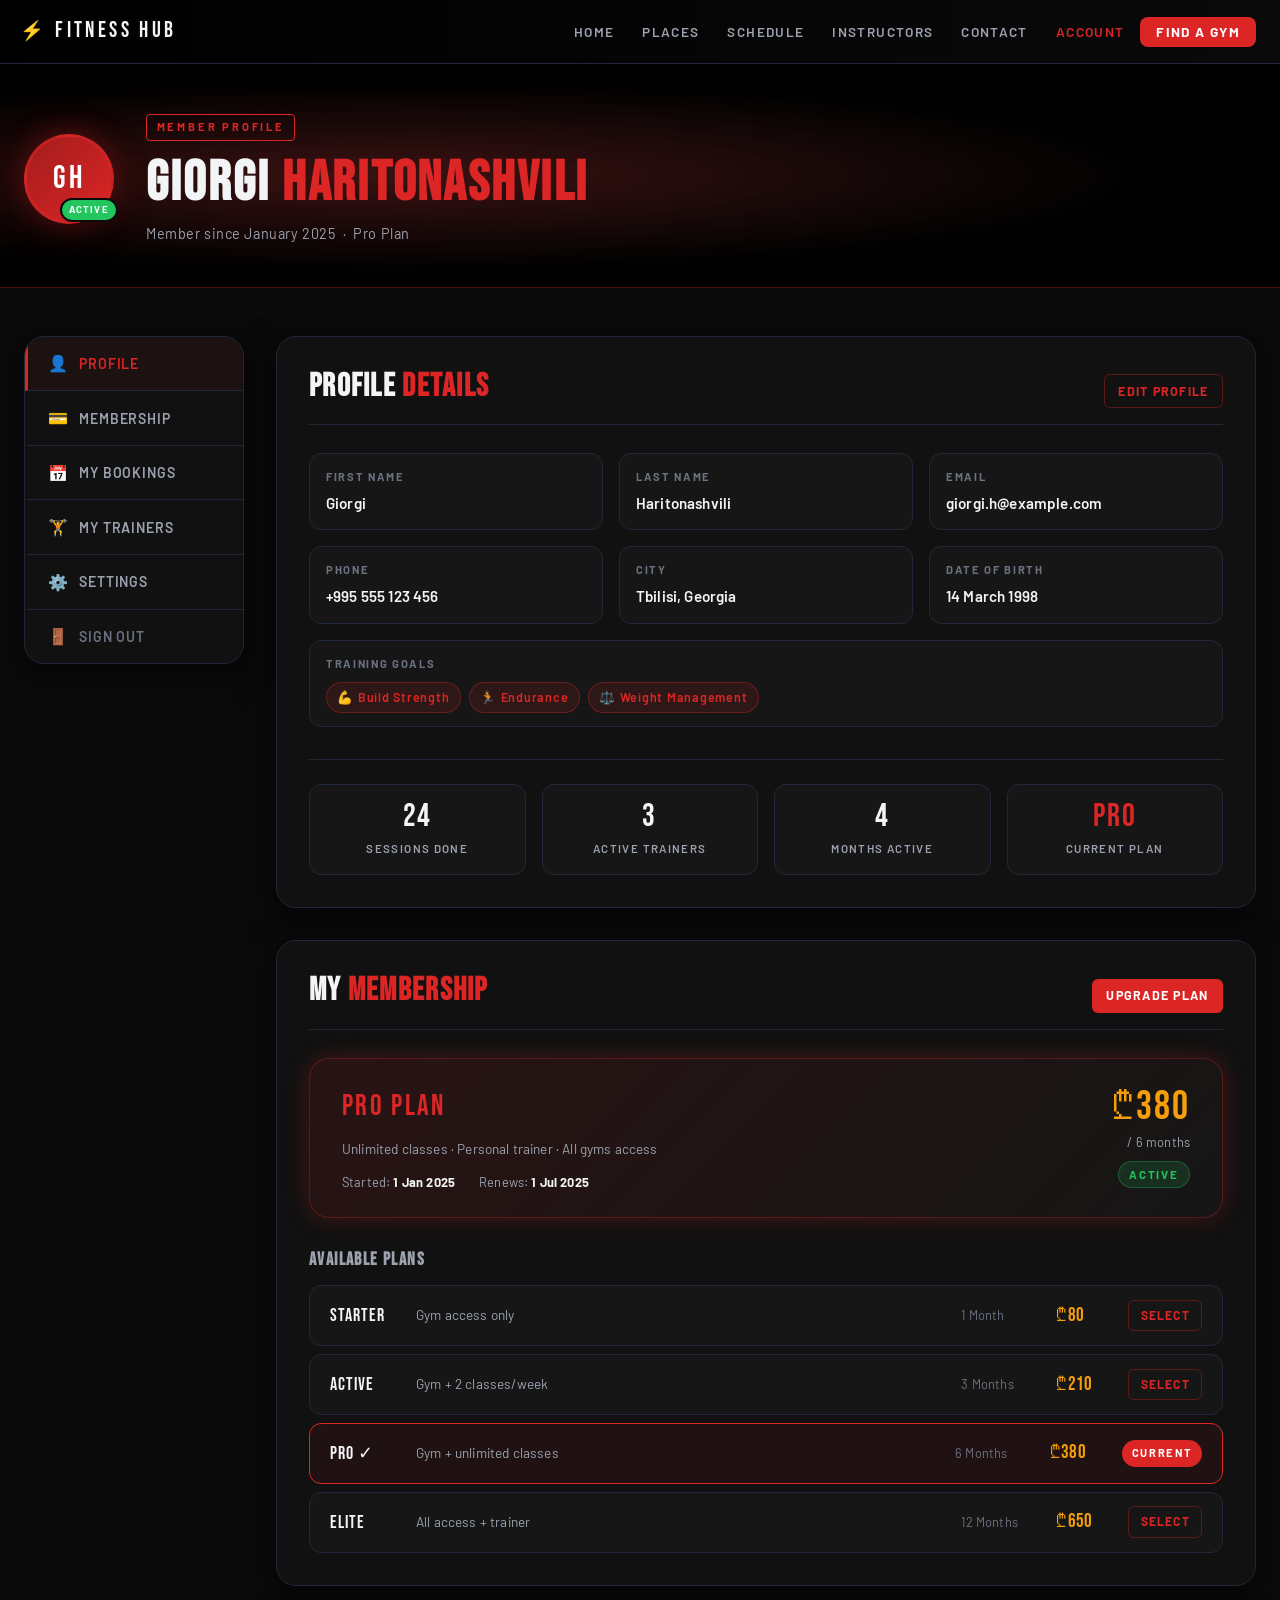
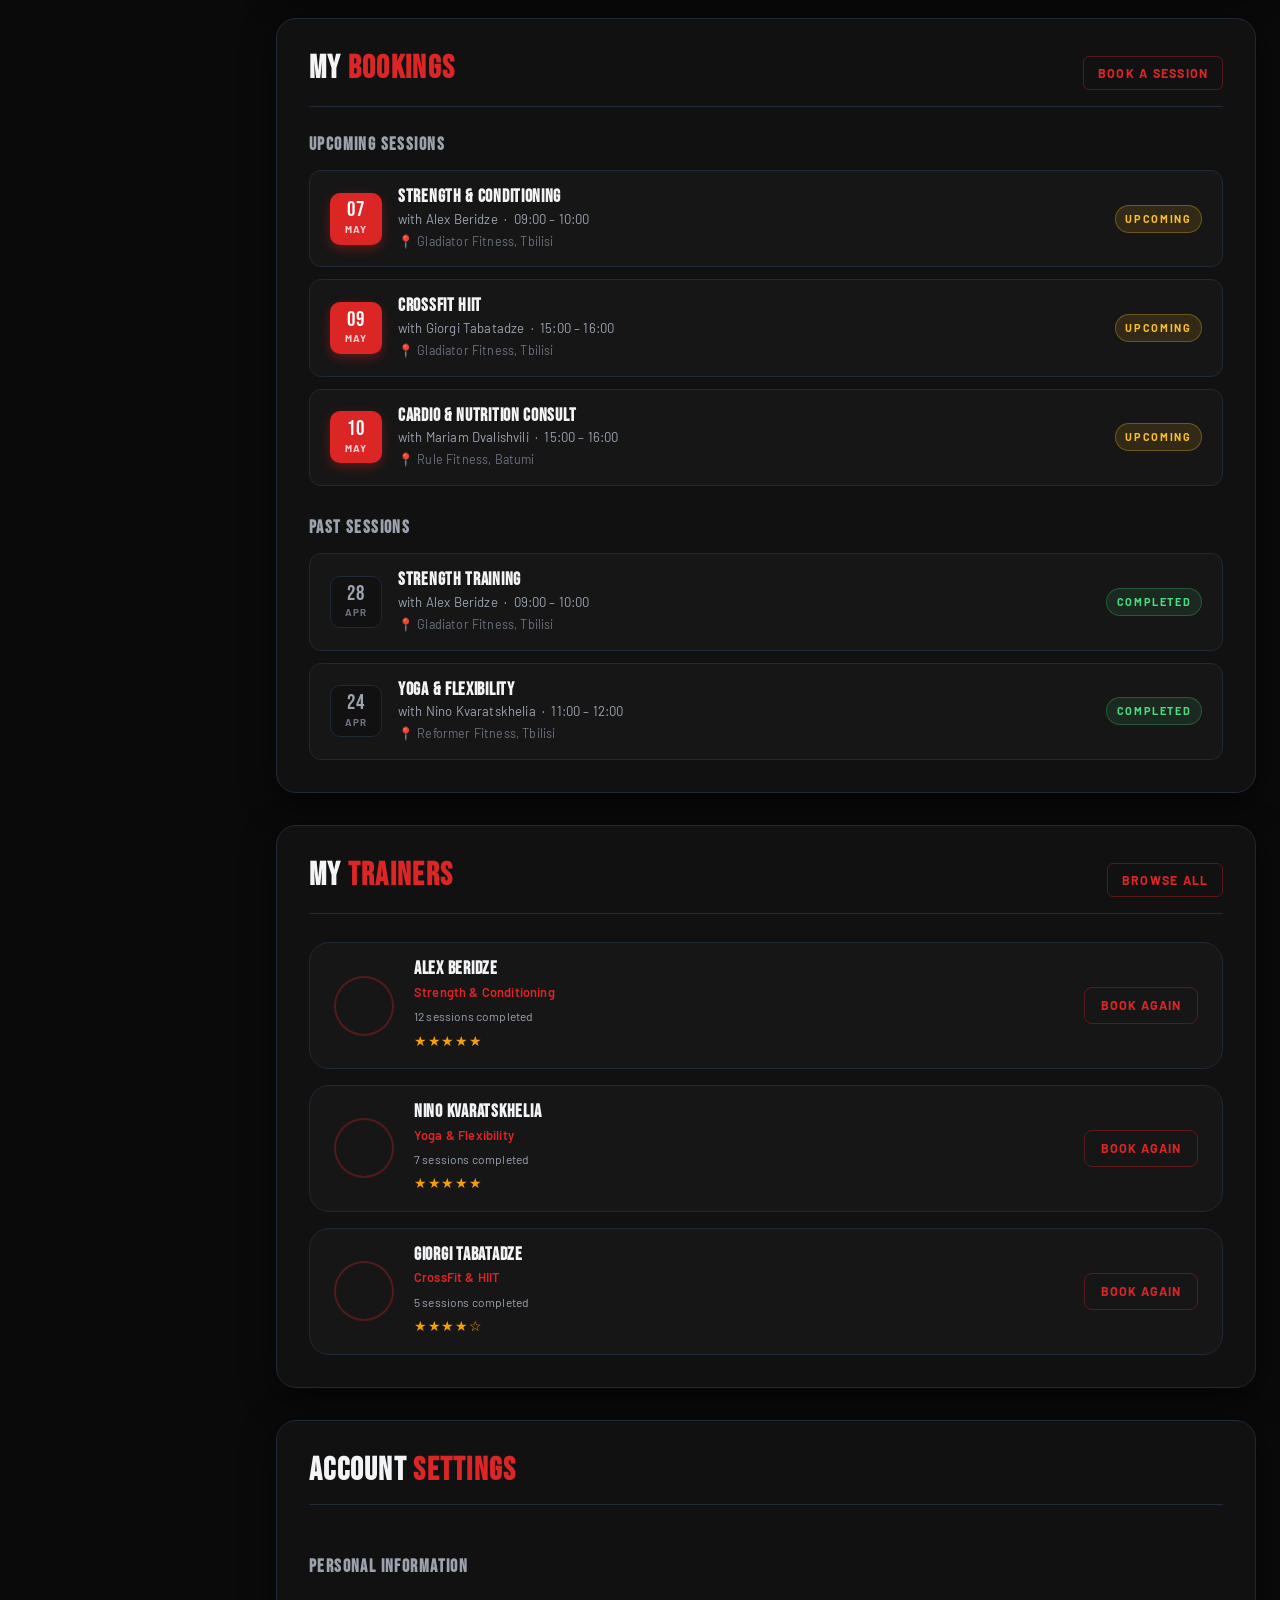
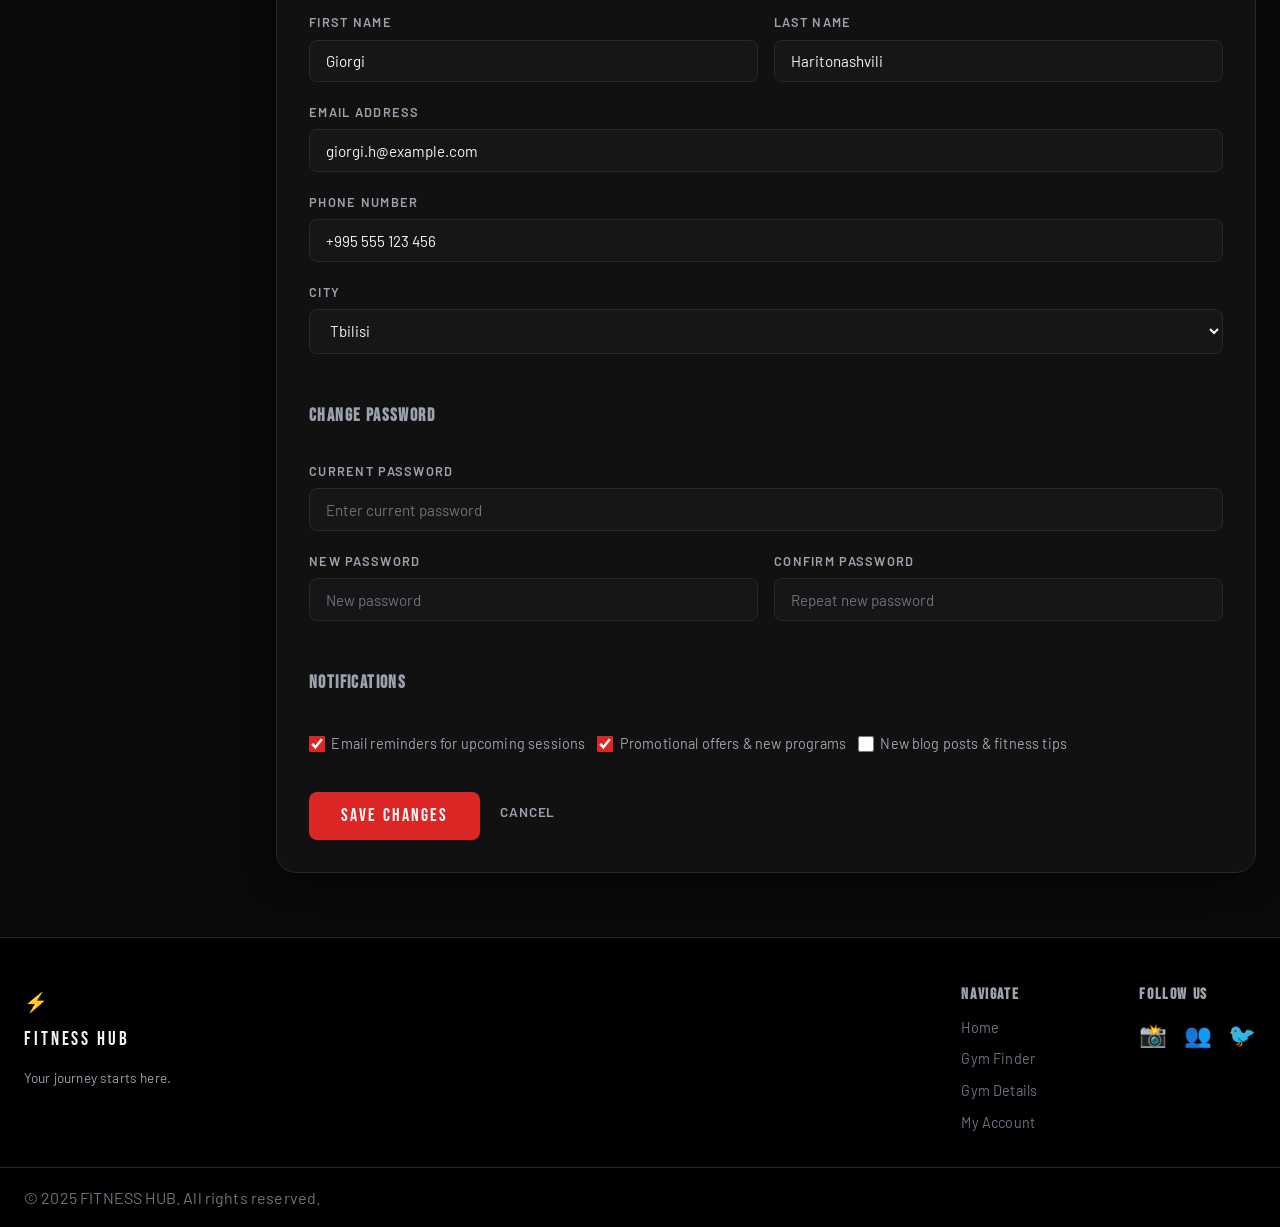
==== account.html @ df530ce5 "FitHub V1.0 ! ADDED ! { account.html + gym-place.html + Gyms.html + index.html + style.css } Files V" ====
<!DOCTYPE html>
<html lang="en">
<head>
  <meta charset="UTF-8" />
  <meta name="viewport" content="width=device-width, initial-scale=1.0"/>
  <title>FITNESS HUB — My Account</title>
  <link rel="preconnect" href="https://fonts.googleapis.com" />
  <link rel="preconnect" href="https://fonts.gstatic.com" crossorigin />
  <link href="https://fonts.googleapis.com/css2?family=Bebas+Neue&family=Barlow:ital,wght@0,300;0,400;0,600;0,700;1,400&display=swap" rel="stylesheet"/>
  <link rel="stylesheet" href="style.css" />
</head>
<body class="account-page">

  <!-- HEADER -->
  <header>
    <nav class="nav-container">
      <a href="index.html" class="nav-logo">
        <span class="logo-icon">⚡</span>FITNESS HUB
      </a>
      <ul class="nav-links">
        <li><a href="index.html" class="nav-link">Home</a></li>
        <li><a href="gyms.html" class="nav-link">Places</a></li>
        <li><a href="index.html#schedule" class="nav-link">Schedule</a></li>
        <li><a href="index.html#instructors-section" class="nav-link">Instructors</a></li>
        <li><a href="index.html#contact" class="nav-link">Contact</a></li>
        <li><a href="account.html" class="nav-link active">Account</a></li>
        <li><a href="gym-place.html" class="nav-link nav-cta">Find a Gym</a></li>
      </ul>
      <label class="hamburger" for="mobile-toggle-account">
        <span></span><span></span><span></span>
      </label>
      <input type="checkbox" id="mobile-toggle-account" class="mobile-toggle-input" />
      <ul class="mobile-menu">
        <li><a href="index.html">Home</a></li>
        <li><a href="gyms.html">Places</a></li>
        <li><a href="account.html">Account</a></li>
        <li><a href="index.html#contact">Contact</a></li>
      </ul>
    </nav>
  </header>

  <main>

    <!-- ACCOUNT HERO BANNER -->
    <section class="account-hero">
      <div class="account-hero-inner">
        <div class="account-avatar">
          <span class="avatar-initials">GH</span>
          <span class="avatar-badge">Active</span>
        </div>
        <div class="account-hero-text">
          <span class="page-tag">Member Profile</span>
          <h1>Giorgi <span class="accent">Haritonashvili</span></h1>
          <p class="account-since">Member since January 2025 &nbsp;·&nbsp; Pro Plan</p>
        </div>
      </div>
    </section>

    <!-- MAIN ACCOUNT LAYOUT -->
    <section class="account-layout section-container">

      <!-- LEFT: SIDEBAR NAV -->
      <aside class="account-sidebar">
        <nav class="account-nav">
          <a href="#profile" class="account-nav-item active-tab">
            <span class="anav-icon">👤</span> Profile
          </a>
          <a href="#membership" class="account-nav-item">
            <span class="anav-icon">💳</span> Membership
          </a>
          <a href="#bookings" class="account-nav-item">
            <span class="anav-icon">📅</span> My Bookings
          </a>
          <a href="#trainers" class="account-nav-item">
            <span class="anav-icon">🏋️</span> My Trainers
          </a>
          <a href="#settings" class="account-nav-item">
            <span class="anav-icon">⚙️</span> Settings
          </a>
          <a href="index.html#contact" class="account-nav-item account-nav-logout">
            <span class="anav-icon">🚪</span> Sign Out
          </a>
        </nav>
      </aside>

      <!-- RIGHT: CONTENT PANELS -->
      <div class="account-content">

        <!-- ── PROFILE ── -->
        <div id="profile" class="account-panel">
          <div class="panel-title-row">
            <h2>Profile <span class="accent">Details</span></h2>
            <a href="#settings" class="panel-edit-btn">Edit Profile</a>
          </div>

          <div class="profile-grid">
            <div class="profile-field">
              <span class="field-label">First Name</span>
              <span class="field-value">Giorgi</span>
            </div>
            <div class="profile-field">
              <span class="field-label">Last Name</span>
              <span class="field-value">Haritonashvili</span>
            </div>
            <div class="profile-field">
              <span class="field-label">Email</span>
              <span class="field-value">giorgi.h@example.com</span>
            </div>
            <div class="profile-field">
              <span class="field-label">Phone</span>
              <span class="field-value">+995 555 123 456</span>
            </div>
            <div class="profile-field">
              <span class="field-label">City</span>
              <span class="field-value">Tbilisi, Georgia</span>
            </div>
            <div class="profile-field">
              <span class="field-label">Date of Birth</span>
              <span class="field-value">14 March 1998</span>
            </div>
            <div class="profile-field profile-field-full">
              <span class="field-label">Training Goals</span>
              <div class="goal-tags">
                <span class="goal-tag">💪 Build Strength</span>
                <span class="goal-tag">🏃 Endurance</span>
                <span class="goal-tag">⚖️ Weight Management</span>
              </div>
            </div>
          </div>

          <!-- Stats row -->
          <div class="stats-row">
            <div class="stat-box">
              <span class="stat-num">24</span>
              <span class="stat-label">Sessions Done</span>
            </div>
            <div class="stat-box">
              <span class="stat-num">3</span>
              <span class="stat-label">Active Trainers</span>
            </div>
            <div class="stat-box">
              <span class="stat-num">4</span>
              <span class="stat-label">Months Active</span>
            </div>
            <div class="stat-box">
              <span class="stat-num accent">Pro</span>
              <span class="stat-label">Current Plan</span>
            </div>
          </div>
        </div>

        <!-- ── MEMBERSHIP ── -->
        <div id="membership" class="account-panel">
          <div class="panel-title-row">
            <h2>My <span class="accent">Membership</span></h2>
            <a href="index.html#contact" class="panel-edit-btn panel-upgrade-btn">Upgrade Plan</a>
          </div>

          <div class="membership-card">
            <div class="mc-left">
              <span class="mc-plan">Pro Plan</span>
              <p class="mc-includes">Unlimited classes · Personal trainer · All gyms access</p>
              <div class="mc-dates">
                <span>Started: <strong>1 Jan 2025</strong></span>
                <span>Renews: <strong>1 Jul 2025</strong></span>
              </div>
            </div>
            <div class="mc-right">
              <span class="mc-price">₾380</span>
              <span class="mc-period">/ 6 months</span>
              <span class="mc-status active-status">Active</span>
            </div>
          </div>

          <h3 class="sub-heading">Available Plans</h3>
          <div class="plans-compare">
            <div class="plan-row">
              <span class="plan-name">Starter</span>
              <span class="plan-desc">Gym access only</span>
              <span class="plan-duration">1 Month</span>
              <span class="plan-price">₾80</span>
              <a href="index.html#contact" class="plan-select-btn">Select</a>
            </div>
            <div class="plan-row">
              <span class="plan-name">Active</span>
              <span class="plan-desc">Gym + 2 classes/week</span>
              <span class="plan-duration">3 Months</span>
              <span class="plan-price">₾210</span>
              <a href="index.html#contact" class="plan-select-btn">Select</a>
            </div>
            <div class="plan-row plan-row-current">
              <span class="plan-name">Pro ✓</span>
              <span class="plan-desc">Gym + unlimited classes</span>
              <span class="plan-duration">6 Months</span>
              <span class="plan-price">₾380</span>
              <span class="plan-current-badge">Current</span>
            </div>
            <div class="plan-row">
              <span class="plan-name">Elite</span>
              <span class="plan-desc">All access + trainer</span>
              <span class="plan-duration">12 Months</span>
              <span class="plan-price">₾650</span>
              <a href="index.html#contact" class="plan-select-btn">Select</a>
            </div>
          </div>
        </div>

        <!-- ── BOOKINGS ── -->
        <div id="bookings" class="account-panel">
          <div class="panel-title-row">
            <h2>My <span class="accent">Bookings</span></h2>
            <a href="index.html#contact" class="panel-edit-btn">Book a Session</a>
          </div>

          <h3 class="sub-heading">Upcoming Sessions</h3>
          <div class="bookings-list">
            <div class="booking-item booking-upcoming">
              <div class="booking-date-box">
                <span class="bdate-day">07</span>
                <span class="bdate-month">May</span>
              </div>
              <div class="booking-details">
                <h4>Strength &amp; Conditioning</h4>
                <p>with Alex Beridze &nbsp;·&nbsp; 09:00 – 10:00</p>
                <p class="booking-gym">📍 Gladiator Fitness, Tbilisi</p>
              </div>
              <span class="booking-status-badge upcoming-badge">Upcoming</span>
            </div>

            <div class="booking-item booking-upcoming">
              <div class="booking-date-box">
                <span class="bdate-day">09</span>
                <span class="bdate-month">May</span>
              </div>
              <div class="booking-details">
                <h4>CrossFit HIIT</h4>
                <p>with Giorgi Tabatadze &nbsp;·&nbsp; 15:00 – 16:00</p>
                <p class="booking-gym">📍 Gladiator Fitness, Tbilisi</p>
              </div>
              <span class="booking-status-badge upcoming-badge">Upcoming</span>
            </div>

            <div class="booking-item booking-upcoming">
              <div class="booking-date-box">
                <span class="bdate-day">10</span>
                <span class="bdate-month">May</span>
              </div>
              <div class="booking-details">
                <h4>Cardio &amp; Nutrition Consult</h4>
                <p>with Mariam Dvalishvili &nbsp;·&nbsp; 15:00 – 16:00</p>
                <p class="booking-gym">📍 Rule Fitness, Batumi</p>
              </div>
              <span class="booking-status-badge upcoming-badge">Upcoming</span>
            </div>
          </div>

          <h3 class="sub-heading" style="margin-top:2rem;">Past Sessions</h3>
          <div class="bookings-list">
            <div class="booking-item booking-past">
              <div class="booking-date-box past-box">
                <span class="bdate-day">28</span>
                <span class="bdate-month">Apr</span>
              </div>
              <div class="booking-details">
                <h4>Strength Training</h4>
                <p>with Alex Beridze &nbsp;·&nbsp; 09:00 – 10:00</p>
                <p class="booking-gym">📍 Gladiator Fitness, Tbilisi</p>
              </div>
              <span class="booking-status-badge past-badge">Completed</span>
            </div>
            <div class="booking-item booking-past">
              <div class="booking-date-box past-box">
                <span class="bdate-day">24</span>
                <span class="bdate-month">Apr</span>
              </div>
              <div class="booking-details">
                <h4>Yoga &amp; Flexibility</h4>
                <p>with Nino Kvaratskhelia &nbsp;·&nbsp; 11:00 – 12:00</p>
                <p class="booking-gym">📍 Reformer Fitness, Tbilisi</p>
              </div>
              <span class="booking-status-badge past-badge">Completed</span>
            </div>
          </div>
        </div>

        <!-- ── MY TRAINERS ── -->
        <div id="trainers" class="account-panel">
          <div class="panel-title-row">
            <h2>My <span class="accent">Trainers</span></h2>
            <a href="index.html#instructors-section" class="panel-edit-btn">Browse All</a>
          </div>

          <div class="my-trainers-grid">
            <div class="my-trainer-card">
              <div class="mt-avatar" style="background-image:url('https://placehold.co/80x80/111/DC2626?text=AB')"></div>
              <div class="mt-info">
                <h4>Alex Beridze</h4>
                <p class="mt-spec">Strength &amp; Conditioning</p>
                <p class="mt-sessions">12 sessions completed</p>
                <div class="mt-stars">★★★★★</div>
              </div>
              <a href="index.html#contact" class="mt-book-btn">Book Again</a>
            </div>

            <div class="my-trainer-card">
              <div class="mt-avatar" style="background-image:url('https://placehold.co/80x80/111/DC2626?text=NK')"></div>
              <div class="mt-info">
                <h4>Nino Kvaratskhelia</h4>
                <p class="mt-spec">Yoga &amp; Flexibility</p>
                <p class="mt-sessions">7 sessions completed</p>
                <div class="mt-stars">★★★★★</div>
              </div>
              <a href="index.html#contact" class="mt-book-btn">Book Again</a>
            </div>

            <div class="my-trainer-card">
              <div class="mt-avatar" style="background-image:url('https://placehold.co/80x80/111/DC2626?text=GT')"></div>
              <div class="mt-info">
                <h4>Giorgi Tabatadze</h4>
                <p class="mt-spec">CrossFit &amp; HIIT</p>
                <p class="mt-sessions">5 sessions completed</p>
                <div class="mt-stars">★★★★☆</div>
              </div>
              <a href="index.html#contact" class="mt-book-btn">Book Again</a>
            </div>
          </div>
        </div>

        <!-- ── SETTINGS ── -->
        <div id="settings" class="account-panel">
          <div class="panel-title-row">
            <h2>Account <span class="accent">Settings</span></h2>
          </div>

          <form class="settings-form" action="#" method="post">
            <h3 class="sub-heading">Personal Information</h3>
            <div class="form-row">
              <div class="form-group">
                <label for="s-fname">First Name</label>
                <input type="text" id="s-fname" name="fname" value="Giorgi" />
              </div>
              <div class="form-group">
                <label for="s-lname">Last Name</label>
                <input type="text" id="s-lname" name="lname" value="Haritonashvili" />
              </div>
            </div>
            <div class="form-group">
              <label for="s-email">Email Address</label>
              <input type="email" id="s-email" name="email" value="giorgi.h@example.com" />
            </div>
            <div class="form-group">
              <label for="s-phone">Phone Number</label>
              <input type="text" id="s-phone" name="phone" value="+995 555 123 456" />
            </div>
            <div class="form-group">
              <label for="s-city">City</label>
              <select id="s-city" name="city">
                <option selected>Tbilisi</option>
                <option>Batumi</option>
                <option>Kutaisi</option>
                <option>Rustavi</option>
              </select>
            </div>

            <h3 class="sub-heading" style="margin-top:2rem;">Change Password</h3>
            <div class="form-group">
              <label for="s-old-pw">Current Password</label>
              <input type="password" id="s-old-pw" name="old_pw" placeholder="Enter current password" />
            </div>
            <div class="form-row">
              <div class="form-group">
                <label for="s-new-pw">New Password</label>
                <input type="password" id="s-new-pw" name="new_pw" placeholder="New password" />
              </div>
              <div class="form-group">
                <label for="s-confirm-pw">Confirm Password</label>
                <input type="password" id="s-confirm-pw" name="confirm_pw" placeholder="Repeat new password" />
              </div>
            </div>

            <h3 class="sub-heading" style="margin-top:2rem;">Notifications</h3>
            <div class="checkbox-group">
              <label class="checkbox-label">
                <input type="checkbox" name="notif_sessions" checked /> Email reminders for upcoming sessions
              </label>
              <label class="checkbox-label">
                <input type="checkbox" name="notif_offers" checked /> Promotional offers &amp; new programs
              </label>
              <label class="checkbox-label">
                <input type="checkbox" name="notif_blog" /> New blog posts &amp; fitness tips
              </label>
            </div>

            <div class="settings-actions">
              <button type="submit" class="form-submit">Save Changes</button>
              <a href="index.html" class="settings-cancel">Cancel</a>
            </div>
          </form>
        </div>

      </div><!-- end account-content -->
    </section>

  </main>

  <!-- FOOTER -->
  <footer>
    <div class="footer-inner">
      <div class="footer-brand">
        <span class="logo-icon">⚡</span>
        <span>FITNESS HUB</span>
        <p>Your journey starts here.</p>
      </div>
      <div class="footer-links">
        <h4>Navigate</h4>
        <a href="index.html">Home</a>
        <a href="gyms.html">Gym Finder</a>
        <a href="gym-place.html">Gym Details</a>
        <a href="account.html">My Account</a>
      </div>
      <div class="footer-social">
        <h4>Follow Us</h4>
        <div class="social-icons">
          <a href="https://www.instagram.com" target="_blank" aria-label="Instagram">📸</a>
          <a href="https://www.facebook.com" target="_blank" aria-label="Facebook">👥</a>
          <a href="https://twitter.com" target="_blank" aria-label="Twitter">🐦</a>
        </div>
      </div>
    </div>
    <div class="footer-bottom">
      <p>&copy; 2025 FITNESS HUB. All rights reserved.</p>
    </div>
  </footer>

</body>
</html>
---- style.css ----
/* ============================================================
   FITNESS HUB — style.css
   Pure CSS: no JavaScript dependencies
   Covers: index.html | gyms.html | gym-place.html | account.html
   ============================================================ */

/* ===================== GOOGLE FONTS ===================== */
/* Bebas Neue (display) + Barlow (body) — imported in HTML */

/* ===================== CSS VARIABLES ===================== */
:root {
  --red:        #DC2626;
  --red-dark:   #A31C1C;
  --red-glow:   rgba(220, 38, 38, 0.35);
  --black:      #000000;
  --near-black: #0A0A0A;
  --dark-card:  #111111;
  --dark-card2: #161616;
  --border:     #1f2937;
  --border-red: rgba(220, 38, 38, 0.3);
  --text:       #F3F4F6;
  --text-muted: #9CA3AF;
  --text-dim:   #6B7280;

  --font-display: 'Bebas Neue', 'Impact', sans-serif;
  --font-body:    'Barlow', 'Segoe UI', sans-serif;

  --radius:   12px;
  --radius-lg: 20px;
  --shadow:   0 8px 32px rgba(0,0,0,0.6);
  --shadow-red: 0 0 24px rgba(220,38,38,0.25);

  --nav-h: 64px;
  --transition: 0.28s ease;
}

/* ===================== RESET & BASE ===================== */
*, *::before, *::after { box-sizing: border-box; margin: 0; padding: 0; }

html { scroll-behavior: smooth; font-size: 16px; }

body {
  background-color: var(--near-black);
  color: var(--text);
  font-family: var(--font-body);
  font-weight: 400;
  line-height: 1.65;
  letter-spacing: 0.01em;
  min-height: 100vh;
  display: flex;
  flex-direction: column;
}

main { flex-grow: 1; }

img { max-width: 100%; display: block; }

a { color: inherit; text-decoration: none; }

ul { list-style: none; }

/* ===================== TYPOGRAPHY ===================== */
h1, h2, h3, h4 {
  font-family: var(--font-display);
  line-height: 1.1;
  letter-spacing: 0.04em;
}

h1 { font-size: clamp(2.8rem, 7vw, 5.5rem); }
h2 { font-size: clamp(2rem, 4vw, 3.2rem); }
h3 { font-size: clamp(1.3rem, 2.5vw, 1.8rem); }
h4 { font-size: 1.1rem; }

p { font-size: 1rem; line-height: 1.7; }
small { font-size: 0.8rem; }

.accent { color: var(--red); }

/* ===================== HEADER / NAV ===================== */
header {
  position: sticky;
  top: 0;
  z-index: 100;
  height: var(--nav-h);
  background: linear-gradient(to right, rgba(0,0,0,0.97), rgba(10,10,10,0.95));
  backdrop-filter: blur(8px);
  -webkit-backdrop-filter: blur(8px);
  border-bottom: 1px solid var(--border);
  box-shadow: 0 2px 20px rgba(0,0,0,0.5);
}

.nav-container {
  max-width: 1280px;
  margin: 0 auto;
  /* Full width: logo hard left, links cluster hard right */
  padding: 0 1.5rem 0 1.25rem;
  width: 100%;
  max-width: 100%;
  height: 100%;
  display: flex;
  align-items: center;
  justify-content: space-between;
  position: relative;
}

.nav-logo {
  display: flex;
  align-items: center;
  gap: 0.5rem;
  font-family: var(--font-display);
  font-size: 1.4rem;
  letter-spacing: 0.15em;
  color: var(--text);
  transition: color var(--transition);
  /* Hard left: no margin-right auto, just natural flex start */
  padding-left: 0;
  margin-right: auto;
}
.nav-logo:hover { color: var(--red); }
.logo-icon { font-size: 1.2rem; }

.nav-links {
  display: flex;
  align-items: center;
  gap: 0.25rem;
  /* Links cluster stays on the right */
  margin-left: auto;
}

.nav-link {
  padding: 0.4rem 0.75rem;
  font-size: 0.85rem;
  font-weight: 600;
  letter-spacing: 0.1em;
  text-transform: uppercase;
  color: var(--text-muted);
  border-radius: 6px;
  transition: color var(--transition), background var(--transition), transform 0.15s;
}
.nav-link:hover { color: var(--text); background: rgba(255,255,255,0.06); }
.nav-link:active { transform: scale(0.96); }
.nav-link.active { color: var(--red); }

/* Account / Login button — outlined ghost style */
.nav-account {
  display: flex;
  align-items: center;
  gap: 0.4rem;
  padding: 0.38rem 0.9rem;
  border: 1px solid rgba(220,38,38,0.55);
  border-radius: 8px;
  color: var(--text) !important;
  font-size: 0.82rem;
  font-weight: 700;
  letter-spacing: 0.1em;
  text-transform: uppercase;
  background: transparent;
  transition: background var(--transition), border-color var(--transition),
              color var(--transition), box-shadow var(--transition), transform 0.15s;
}
.nav-account::before {
  content: '👤';
  font-size: 0.85rem;
}
.nav-account:hover {
  background: rgba(220,38,38,0.12);
  border-color: var(--red);
  color: #fff !important;
  box-shadow: 0 0 12px rgba(220,38,38,0.2);
  transform: translateY(-1px);
}
.nav-account.active {
  background: rgba(220,38,38,0.15);
  border-color: var(--red);
  color: var(--red) !important;
}

.nav-cta {
  background: var(--red);
  color: #fff !important;
  padding: 0.4rem 1rem;
  border-radius: 8px;
  font-weight: 700;
  transition: background var(--transition), transform 0.15s, box-shadow var(--transition);
}
.nav-cta:hover {
  background: var(--red-dark);
  box-shadow: var(--shadow-red);
  transform: translateY(-1px);
}
.nav-cta:active { transform: translateY(0) scale(0.97); }

/* Mobile hamburger toggle (CSS only) */
.hamburger {
  display: none;
  flex-direction: column;
  gap: 5px;
  cursor: pointer;
  padding: 0.4rem;
  z-index: 101;
}
.hamburger span {
  display: block;
  width: 24px;
  height: 2px;
  background: var(--text);
  border-radius: 2px;
  transition: transform 0.3s, opacity 0.3s;
}
.mobile-toggle-input { display: none; }

.mobile-menu {
  display: none;
  position: absolute;
  top: var(--nav-h);
  left: 0;
  right: 0;
  background: var(--black);
  border-bottom: 1px solid var(--border);
  padding: 1rem 1.5rem;
  flex-direction: column;
  gap: 0.25rem;
}
.mobile-menu li a {
  display: block;
  padding: 0.6rem 0;
  font-size: 0.95rem;
  font-weight: 600;
  letter-spacing: 0.08em;
  text-transform: uppercase;
  color: var(--text-muted);
  border-bottom: 1px solid var(--border);
  transition: color var(--transition);
}
.mobile-menu li:last-child a { border-bottom: none; }
.mobile-menu li a:hover { color: var(--red); }

/* Show mobile menu when checkbox checked */
.mobile-toggle-input:checked ~ .mobile-menu { display: flex; }
.mobile-toggle-input:checked + .hamburger span:nth-child(1) { transform: translateY(7px) rotate(45deg); }
.mobile-toggle-input:checked + .hamburger span:nth-child(2) { opacity: 0; }
.mobile-toggle-input:checked + .hamburger span:nth-child(3) { transform: translateY(-7px) rotate(-45deg); }

/* ===================== HERO — SPLIT CURTAIN ===================== */
.hero-split {
  display: flex;
  height: calc(100vh - var(--nav-h));
  min-height: 520px;
  position: relative;
  overflow: hidden;
  animation: heroFadeIn 0.9s ease both;
}

@keyframes heroFadeIn {
  from { opacity: 0; transform: translateY(20px); }
  to   { opacity: 1; transform: translateY(0); }
}

.hero-panel {
  position: relative;
  flex: 1;
  overflow: hidden;
  cursor: pointer;
  transition: flex 0.55s cubic-bezier(0.77, 0, 0.175, 1);
}

.hero-split:hover .hero-panel { flex: 0.55; }
.hero-split .hero-panel:hover { flex: 1.45 !important; }

.panel-bg {
  position: absolute;
  inset: 0;
  background-size: cover;
  background-position: center;
  transition: transform 0.55s cubic-bezier(0.77, 0, 0.175, 1);
}
.panel-bg-left {
  background-image: url('https://placehold.co/900x700/0A0A0A/DC2626?text=GYM+PLACES');
}
.panel-bg-right {
  background-image: url('https://placehold.co/900x700/111111/DC2626?text=INSTRUCTORS');
}

.hero-panel:hover .panel-bg { transform: scale(1.07); }

.panel-overlay {
  position: absolute;
  inset: 0;
  transition: opacity var(--transition);
}
.overlay-left  { background: linear-gradient(135deg, rgba(0,0,0,0.75) 0%, rgba(0,0,0,0.3) 100%); }
.overlay-right { background: linear-gradient(225deg, rgba(0,0,0,0.75) 0%, rgba(0,0,0,0.3) 100%); }
.hero-panel:hover .panel-overlay { opacity: 0.45; }

.panel-content {
  position: absolute;
  inset: 0;
  display: flex;
  flex-direction: column;
  justify-content: flex-end;
  padding: 2.5rem;
  z-index: 2;
}

.panel-tag {
  display: inline-block;
  font-size: 0.75rem;
  font-weight: 700;
  letter-spacing: 0.2em;
  text-transform: uppercase;
  color: var(--red);
  margin-bottom: 0.5rem;
  opacity: 0;
  transform: translateY(10px);
  transition: opacity 0.4s 0.1s, transform 0.4s 0.1s;
}
.hero-panel:hover .panel-tag { opacity: 1; transform: translateY(0); }

.panel-heading {
  font-family: var(--font-display);
  font-size: clamp(3rem, 8vw, 6rem);
  line-height: 0.9;
  color: var(--text);
  text-shadow: 0 2px 20px rgba(0,0,0,0.8);
  transition: transform 0.4s ease, color 0.3s;
}
.hero-panel:hover .panel-heading { color: #fff; transform: translateY(-4px); }

.panel-sub {
  font-size: 1rem;
  color: var(--text-muted);
  margin-top: 0.75rem;
  max-width: 320px;
  opacity: 0;
  transform: translateY(12px);
  transition: opacity 0.4s 0.15s, transform 0.4s 0.15s;
}
.hero-panel:hover .panel-sub { opacity: 1; transform: translateY(0); }

.panel-btn {
  display: inline-block;
  margin-top: 1.25rem;
  padding: 0.65rem 1.5rem;
  background: var(--red);
  color: #fff;
  font-family: var(--font-display);
  font-size: 1.05rem;
  letter-spacing: 0.1em;
  border-radius: 8px;
  width: fit-content;
  opacity: 0;
  transform: translateY(10px);
  transition: opacity 0.4s 0.2s, transform 0.4s 0.2s, background 0.2s, box-shadow 0.2s;
}
.hero-panel:hover .panel-btn { opacity: 1; transform: translateY(0); }
.panel-btn:hover { background: var(--red-dark); box-shadow: var(--shadow-red); }

.curtain-divider {
  position: relative;
  transform: skewX(-4deg);
  width: 28px;
  flex-shrink: 0;
  display: flex;
  flex-direction: column;
  align-items: center;
  justify-content: center;
  z-index: 10;
  pointer-events: none;
  gap: 0;
}

.divider-line {
  flex: 1;
  width: 3px;
  background: linear-gradient(to bottom, transparent 0%, var(--red) 50%, transparent 100%);
}

.divider-logo {
  background: var(--red);
  color: #fff;
  font-family: var(--font-display);
  font-size: 0.85rem;
  letter-spacing: 0.12em;
  padding: 0.45rem 0.55rem;
  border-radius: 6px;
  box-shadow: var(--shadow-red);
  flex-shrink: 0;
  transform: skewX(4deg);
  transition: transform 0.3s ease, box-shadow 0.3s ease;
}

.hero-split:hover .divider-logo {
  box-shadow: 0 0 18px rgba(220,38,38,0.7), var(--shadow-red);
}

/* ===================== BOOK BANNER ===================== */
.book-banner {
  background: linear-gradient(90deg, var(--red-dark), var(--red));
  padding: 1.5rem 2rem;
  animation: slideInBanner 0.7s 0.4s ease both;
}
@keyframes slideInBanner {
  from { opacity: 0; transform: translateX(-30px); }
  to   { opacity: 1; transform: translateX(0); }
}

.book-banner-inner {
  max-width: 1280px;
  margin: 0 auto;
  display: flex;
  align-items: center;
  justify-content: space-between;
  gap: 1.5rem;
  flex-wrap: wrap;
}
.book-banner-text h3 {
  font-family: var(--font-display);
  font-size: 1.6rem;
  letter-spacing: 0.06em;
  color: #fff;
}
.book-banner-text p { color: rgba(255,255,255,0.85); font-size: 0.95rem; }
.book-banner-btn {
  padding: 0.75rem 2rem;
  background: #fff;
  color: var(--red);
  font-family: var(--font-display);
  font-size: 1.1rem;
  letter-spacing: 0.08em;
  border-radius: 8px;
  font-weight: 700;
  white-space: nowrap;
  transition: background 0.2s, transform 0.15s, box-shadow 0.2s;
}
.book-banner-btn:hover {
  background: var(--near-black);
  color: var(--red);
  transform: translateY(-2px);
  box-shadow: 0 6px 20px rgba(0,0,0,0.4);
}
.book-banner-btn:active { transform: scale(0.97); }

/* ===================== FEATURES STRIP ===================== */
.features-strip {
  background: var(--dark-card);
  border-top: 1px solid var(--border);
  border-bottom: 1px solid var(--border);
  padding: 2.5rem 2rem;
  display: flex;
  justify-content: center;
  gap: 3rem;
  flex-wrap: wrap;
}

.feature-item {
  text-align: center;
  transition: transform var(--transition);
  animation: featurePopIn 0.5s ease both;
}
.feature-item:nth-child(1) { animation-delay: 0.1s; }
.feature-item:nth-child(2) { animation-delay: 0.2s; }
.feature-item:nth-child(3) { animation-delay: 0.3s; }
.feature-item:nth-child(4) { animation-delay: 0.4s; }

@keyframes featurePopIn {
  from { opacity: 0; transform: scale(0.8) translateY(10px); }
  to   { opacity: 1; transform: scale(1) translateY(0); }
}

.feature-item:hover { transform: translateY(-4px); }
.feature-icon { font-size: 2rem; display: block; margin-bottom: 0.5rem; }
.feature-item h4 {
  font-family: var(--font-display);
  font-size: 1.15rem;
  letter-spacing: 0.06em;
  color: var(--text);
}
.feature-item p { color: var(--text-muted); font-size: 0.85rem; margin-top: 0.2rem; }

/* ===================== SECTION CONTAINERS ===================== */
.section-container {
  max-width: 1280px;
  margin: 0 auto;
  padding: 5rem 1.5rem;
}

.section-dark {
  background: var(--dark-card);
  max-width: none;
  padding-left: 2rem;
  padding-right: 2rem;
}
.section-dark > * { max-width: 1280px; margin-left: auto; margin-right: auto; }
.section-dark.section-container { padding-left: 1.5rem; padding-right: 1.5rem; }
section.section-container.section-dark { max-width: none; }

.section-header {
  display: flex;
  align-items: baseline;
  justify-content: space-between;
  flex-wrap: wrap;
  gap: 1rem;
  margin-bottom: 3rem;
}
.section-title {
  font-family: var(--font-display);
  font-size: clamp(2rem, 4vw, 3rem);
  letter-spacing: 0.05em;
}
.section-subtitle {
  color: var(--text-muted);
  font-size: 0.95rem;
  margin-top: 0.3rem;
}
.section-link {
  font-size: 0.9rem;
  font-weight: 700;
  color: var(--red);
  letter-spacing: 0.05em;
  text-transform: uppercase;
  transition: color var(--transition), letter-spacing var(--transition);
}
.section-link:hover { color: #fff; letter-spacing: 0.12em; }

/* ===================== GYM CARDS (index) ===================== */
.cards-grid {
  display: flex;
  gap: 1.5rem;
  flex-wrap: wrap;
}

.gym-card {
  flex: 1;
  min-width: 260px;
  background: var(--dark-card);
  border: 1px solid var(--border);
  border-radius: var(--radius-lg);
  overflow: hidden;
  box-shadow: var(--shadow);
  transition: transform var(--transition), border-color var(--transition), box-shadow var(--transition);
}
.gym-card:hover {
  transform: translateY(-6px) scale(1.01);
  border-color: var(--red);
  box-shadow: var(--shadow), var(--shadow-red);
}
.gym-card:active { transform: scale(0.98); }

.gym-card-img {
  height: 180px;
  background-size: cover;
  background-position: center;
  transition: transform 0.4s ease;
}
.gym-card:hover .gym-card-img { transform: scale(1.05); }

.gym-card-body {
  padding: 1.25rem;
  display: flex;
  flex-direction: column;
  gap: 0.4rem;
}
.gym-card-body h3 {
  font-family: var(--font-display);
  font-size: 1.4rem;
  letter-spacing: 0.06em;
}
.gym-meta { font-size: 0.8rem; color: var(--text-muted); text-transform: uppercase; letter-spacing: 0.1em; }
.gym-rating { font-size: 0.95rem; font-weight: 700; color: #F59E0B; }
.gym-card-btn {
  margin-top: 0.75rem;
  display: inline-block;
  padding: 0.5rem 1rem;
  background: var(--red);
  color: #fff;
  font-size: 0.85rem;
  font-weight: 700;
  letter-spacing: 0.08em;
  text-transform: uppercase;
  border-radius: 6px;
  align-self: flex-start;
  transition: background 0.2s, transform 0.15s;
}
.gym-card-btn:hover { background: var(--red-dark); transform: translateX(3px); }

/* ===================== INSTRUCTORS GRID ===================== */
.instructors-grid {
  display: flex;
  gap: 1.5rem;
  flex-wrap: wrap;
  max-width: 1280px;
  margin: 0 auto;
}

.instructor-card {
  flex: 1;
  min-width: 220px;
  background: var(--dark-card2);
  border: 1px solid var(--border);
  border-radius: var(--radius-lg);
  overflow: hidden;
  transition: transform var(--transition), border-color var(--transition), box-shadow var(--transition);
  box-shadow: var(--shadow);
}
.instructor-card:hover {
  transform: translateY(-8px);
  border-color: var(--red);
  box-shadow: var(--shadow), var(--shadow-red);
}

.instructor-img {
  height: 220px;
  background-size: cover;
  background-position: top center;
  transition: transform 0.5s ease;
}
.instructor-card:hover .instructor-img { transform: scale(1.06); }

.instructor-info { padding: 1.25rem; }
.instructor-info h3 {
  font-family: var(--font-display);
  font-size: 1.3rem;
  letter-spacing: 0.05em;
  color: var(--text);
}
.instructor-spec { color: var(--red); font-size: 0.85rem; font-weight: 600; margin: 0.25rem 0; }
.instructor-exp { color: var(--text-muted); font-size: 0.8rem; margin-bottom: 0.75rem; }

.instructor-btn {
  display: inline-block;
  padding: 0.4rem 0.9rem;
  background: transparent;
  color: var(--red);
  border: 1px solid var(--red);
  font-size: 0.8rem;
  font-weight: 700;
  letter-spacing: 0.08em;
  text-transform: uppercase;
  border-radius: 6px;
  transition: background 0.2s, color 0.2s, transform 0.15s;
}
.instructor-btn:hover { background: var(--red); color: #fff; transform: scale(1.04); }

/* ===================== SCHEDULE TABLE ===================== */
.table-wrapper {
  overflow-x: auto;
  border-radius: var(--radius);
  border: 1px solid var(--border-red);
  box-shadow: var(--shadow);
}

.schedule-table {
  width: 100%;
  border-collapse: collapse;
  background: var(--dark-card);
  font-size: 0.9rem;
}

.schedule-table caption {
  font-size: 0.8rem;
  color: var(--text-muted);
  letter-spacing: 0.08em;
  text-align: right;
  padding: 0.5rem 1rem;
  background: var(--dark-card2);
  border-bottom: 1px solid var(--border);
}

.schedule-table thead tr {
  background: linear-gradient(90deg, var(--red-dark), #1a1a1a);
}
.schedule-table thead th {
  padding: 1rem 1.25rem;
  text-align: center;
  font-family: var(--font-display);
  font-size: 1rem;
  letter-spacing: 0.08em;
  color: #fff;
  border-right: 1px solid rgba(255,255,255,0.1);
}
.schedule-table thead th:last-child { border-right: none; }
.schedule-table thead th small {
  display: block;
  font-family: var(--font-body);
  font-size: 0.7rem;
  font-weight: 400;
  color: rgba(255,255,255,0.65);
  text-transform: uppercase;
  letter-spacing: 0.1em;
  margin-top: 0.2rem;
}

.schedule-table tbody tr {
  border-bottom: 1px solid var(--border);
  transition: background 0.2s;
}
.schedule-table tbody tr:hover { background: rgba(220,38,38,0.05); }

.schedule-table tbody td {
  padding: 0.9rem 1.25rem;
  text-align: center;
  vertical-align: middle;
  border-right: 1px solid var(--border);
  line-height: 1.5;
}
.schedule-table tbody td:last-child { border-right: none; }

.day-cell {
  font-weight: 700;
  color: var(--text);
  text-align: left !important;
  min-width: 110px;
}
.day-cell small { color: var(--text-muted); font-weight: 400; }

.slot-available { color: #4ADE80; font-weight: 600; }
.slot-available small { color: #86EFAC; font-weight: 400; }
.slot-booked { color: #F87171; font-weight: 600; }
.slot-booked small { color: #FCA5A5; font-weight: 400; }

.schedule-table tfoot .pricing-row {
  background: linear-gradient(90deg, rgba(220,38,38,0.15), rgba(10,10,10,0.9));
  border-top: 2px solid var(--red);
}
.pricing-row td {
  padding: 1rem 1.25rem;
  text-align: center;
  font-weight: 700;
  color: #F59E0B;
  border-right: 1px solid var(--border);
  line-height: 1.5;
}
.pricing-row td:last-child { border-right: none; }
.pricing-label {
  text-align: left !important;
  color: var(--red) !important;
  font-family: var(--font-display);
  font-size: 1rem;
  letter-spacing: 0.05em;
}
.pricing-row small { color: var(--text-muted); font-weight: 400; }

.table-note {
  margin-top: 1rem;
  font-size: 0.8rem;
  color: var(--text-muted);
  letter-spacing: 0.05em;
}

/* ===================== MAP SECTION ===================== */
.map-wrapper {
  border-radius: var(--radius-lg);
  overflow: hidden;
  border: 1px solid var(--border-red);
  box-shadow: var(--shadow);
}
.map-wrapper iframe { display: block; filter: grayscale(80%) contrast(1.1); }

/* ===================== CONTACT FORM ===================== */
.form-layout {
  display: flex;
  gap: 2.5rem;
  align-items: flex-start;
  flex-wrap: wrap;
}

.contact-form {
  flex: 1.5;
  min-width: 280px;
  background: var(--dark-card);
  border: 1px solid var(--border);
  border-radius: var(--radius-lg);
  padding: 2rem;
  box-shadow: var(--shadow);
  display: flex;
  flex-direction: column;
  gap: 1.25rem;
}

.form-row {
  display: flex;
  gap: 1rem;
  flex-wrap: wrap;
}
.form-row .form-group { flex: 1; min-width: 140px; }

.form-group {
  display: flex;
  flex-direction: column;
  gap: 0.4rem;
}
.form-group label {
  font-size: 0.8rem;
  font-weight: 600;
  letter-spacing: 0.1em;
  text-transform: uppercase;
  color: var(--text-muted);
}

.form-group input[type="text"],
.form-group input[type="email"],
.form-group input[type="password"],
.form-group select,
.form-group textarea {
  background: var(--dark-card2);
  border: 1px solid var(--border);
  border-radius: 8px;
  padding: 0.7rem 1rem;
  color: var(--text);
  font-family: var(--font-body);
  font-size: 0.95rem;
  outline: none;
  transition: border-color var(--transition), box-shadow var(--transition);
  width: 100%;
}
.form-group input:focus,
.form-group select:focus,
.form-group textarea:focus {
  border-color: var(--red);
  box-shadow: 0 0 0 3px rgba(220,38,38,0.2);
}
.form-group select option { background: var(--dark-card2); }
.form-group textarea { resize: vertical; min-height: 120px; }
.form-group input::placeholder,
.form-group textarea::placeholder { color: var(--text-dim); }

.radio-group, .checkbox-group {
  display: flex;
  flex-wrap: wrap;
  gap: 0.75rem;
  margin-top: 0.25rem;
}
.radio-label, .checkbox-label {
  display: flex;
  align-items: center;
  gap: 0.4rem;
  font-size: 0.9rem;
  color: var(--text-muted);
  cursor: pointer;
  transition: color var(--transition);
}
.radio-label:hover, .checkbox-label:hover { color: var(--text); }
.radio-label input, .checkbox-label input {
  accent-color: var(--red);
  width: 1rem;
  height: 1rem;
  cursor: pointer;
}

.form-submit {
  padding: 0.85rem 2rem;
  background: var(--red);
  color: #fff;
  font-family: var(--font-display);
  font-size: 1.1rem;
  letter-spacing: 0.12em;
  border: none;
  border-radius: 8px;
  cursor: pointer;
  transition: background var(--transition), transform 0.15s, box-shadow var(--transition);
  align-self: flex-start;
  margin-top: 0.5rem;
}
.form-submit:hover {
  background: var(--red-dark);
  transform: translateY(-2px);
  box-shadow: var(--shadow-red);
}
.form-submit:active { transform: scale(0.97) translateY(0); }

.form-aside {
  flex: 0.8;
  min-width: 240px;
  background: var(--dark-card2);
  border: 1px solid var(--border-red);
  border-radius: var(--radius-lg);
  padding: 1.75rem;
  box-shadow: var(--shadow);
}
.form-aside h3 {
  font-family: var(--font-display);
  font-size: 1.5rem;
  letter-spacing: 0.06em;
  color: var(--text);
  margin-bottom: 1rem;
}
.aside-list {
  display: flex;
  flex-direction: column;
  gap: 0.6rem;
  margin-bottom: 1.5rem;
}
.aside-list li { font-size: 0.9rem; color: var(--text-muted); line-height: 1.4; }
.aside-contact p { font-size: 0.9rem; color: var(--text-muted); margin-bottom: 0.75rem; line-height: 1.5; }
.aside-contact strong { color: var(--text); }

/* ===================== FOOTER ===================== */
footer {
  background: var(--black);
  border-top: 1px solid var(--border);
  margin-top: auto;
}

.footer-inner {
  max-width: 1280px;
  margin: 0 auto;
  padding: 3rem 1.5rem 2rem;
  display: flex;
  gap: 3rem;
  flex-wrap: wrap;
}

.footer-brand {
  flex: 1;
  min-width: 180px;
  display: flex;
  flex-direction: column;
  gap: 0.4rem;
}
.footer-brand span:nth-child(2) {
  font-family: var(--font-display);
  font-size: 1.2rem;
  letter-spacing: 0.15em;
}
.footer-brand p { font-size: 0.85rem; color: var(--text-muted); margin-top: 0.25rem; }

.footer-links {
  display: flex;
  flex-direction: column;
  gap: 0.5rem;
  min-width: 130px;
}
.footer-links h4 {
  font-family: var(--font-display);
  font-size: 1rem;
  letter-spacing: 0.1em;
  color: var(--text-muted);
  text-transform: uppercase;
  margin-bottom: 0.25rem;
}
.footer-links a {
  font-size: 0.9rem;
  color: var(--text-dim);
  transition: color var(--transition);
}
.footer-links a:hover { color: var(--red); }

.footer-social h4 {
  font-family: var(--font-display);
  font-size: 1rem;
  letter-spacing: 0.1em;
  color: var(--text-muted);
  text-transform: uppercase;
  margin-bottom: 0.75rem;
}
.social-icons { display: flex; gap: 1rem; }
.social-icons a {
  font-size: 1.4rem;
  text-decoration: none;
  transition: transform var(--transition), filter var(--transition);
}
.social-icons a:hover { transform: scale(1.2) translateY(-2px); filter: drop-shadow(0 0 6px var(--red)); }

.footer-bottom {
  max-width: 1280px;
  margin: 0 auto;
  padding: 1rem 1.5rem;
  border-top: 1px solid var(--border);
  font-size: 0.8rem;
  color: var(--text-dim);
}

/* ===================== PAGE TAG ===================== */
.page-tag {
  display: inline-block;
  font-size: 0.7rem;
  font-weight: 700;
  letter-spacing: 0.25em;
  text-transform: uppercase;
  color: var(--red);
  border: 1px solid var(--red);
  padding: 0.2rem 0.6rem;
  border-radius: 4px;
  margin-bottom: 0.75rem;
}

/* ===================== GYMS PAGE (gyms.html) ===================== */
.gyms-page { background: var(--near-black); }

.gyms-hero {
  background: radial-gradient(ellipse at 60% 40%, rgba(220,38,38,0.18) 0%, rgba(0,0,0,0.92) 60%, var(--near-black) 100%);
  padding: 5rem 1.5rem 3rem;
  text-align: center;
  animation: heroFadeIn 0.8s ease both;
}
.gyms-hero-inner { max-width: 700px; margin: 0 auto; }
.gyms-hero h1 { margin-top: 0.5rem; }
.gyms-hero p { color: var(--text-muted); margin-top: 1rem; font-size: 1.05rem; }

.filter-section {
  max-width: 900px;
  margin: -1rem auto 0;
  padding: 0 1.5rem 2rem;
  position: relative;
  z-index: 5;
}
.filter-bar {
  background: var(--dark-card);
  border: 1px solid var(--border-red);
  border-radius: var(--radius-lg);
  padding: 1.5rem;
  display: flex;
  gap: 1rem;
  flex-wrap: wrap;
  align-items: flex-end;
  box-shadow: var(--shadow);
}
.filter-group {
  display: flex;
  flex-direction: column;
  gap: 0.35rem;
  flex: 1;
  min-width: 140px;
}
.filter-group label {
  font-size: 0.75rem;
  font-weight: 700;
  letter-spacing: 0.12em;
  text-transform: uppercase;
  color: var(--text-muted);
}
.filter-group select {
  background: var(--dark-card2);
  border: 1px solid var(--border);
  border-radius: 8px;
  padding: 0.65rem 1rem;
  color: var(--text);
  font-family: var(--font-body);
  font-size: 0.9rem;
  outline: none;
  transition: border-color var(--transition), box-shadow var(--transition);
  width: 100%;
}
.filter-group select:focus {
  border-color: var(--red);
  box-shadow: 0 0 0 3px var(--red-glow);
}
.filter-btn {
  padding: 0.7rem 1.75rem;
  background: var(--red);
  color: #fff;
  font-family: var(--font-display);
  font-size: 1rem;
  letter-spacing: 0.1em;
  border: none;
  border-radius: 8px;
  cursor: pointer;
  white-space: nowrap;
  align-self: flex-end;
  transition: background 0.2s, transform 0.15s, box-shadow 0.2s;
  text-transform: uppercase;
}
.filter-btn:hover {
  background: var(--red-dark);
  transform: translateY(-2px);
  box-shadow: var(--shadow-red);
}

.gyms-layout {
  display: flex;
  gap: 2.5rem;
  align-items: flex-start;
  flex-wrap: wrap;
}
.gyms-list { flex: 1.4; min-width: 280px; }
.gyms-list .section-title { margin-bottom: 1.5rem; }

/* Gym list cards — FIXED: rating stays top-right, no wrap */
.gym-list-card {
  display: flex;
  gap: 1rem;
  background: var(--dark-card);
  border: 1px solid var(--border);
  border-radius: var(--radius-lg);
  overflow: hidden;
  margin-bottom: 1.25rem;
  box-shadow: var(--shadow);
  transition: transform var(--transition), border-color var(--transition), box-shadow var(--transition);
}
.gym-list-card:hover {
  transform: translateY(-4px);
  border-color: var(--red);
  box-shadow: var(--shadow), var(--shadow-red);
}

.glc-img {
  width: 120px;
  min-height: 100%;
  flex-shrink: 0;
  background-size: cover;
  background-position: center;
  transition: transform 0.4s;
}
.gym-list-card:hover .glc-img { transform: scale(1.04); }

.glc-body { padding: 1rem 1.25rem; flex: 1; display: flex; flex-direction: column; gap: 0.5rem; }

/* FIXED: nowrap so rating stays top-right on all card widths */
.glc-top {
  display: flex;
  justify-content: space-between;
  align-items: flex-start;
  gap: 1rem;
  flex-wrap: nowrap;
}

.glc-body h3 { font-family: var(--font-display); font-size: 1.3rem; letter-spacing: 0.04em; }
.glc-meta { font-size: 0.75rem; color: var(--text-muted); letter-spacing: 0.1em; text-transform: uppercase; }
.glc-desc { font-size: 0.9rem; color: var(--text-muted); line-height: 1.5; }

/* FIXED: rating column pinned top-right */
.glc-rating {
  text-align: right;
  flex-shrink: 0;
  display: flex;
  flex-direction: column;
  align-items: flex-end;
  gap: 0.3rem;
}

.stars { font-size: 1rem; font-weight: 700; color: #F59E0B; }
.price-tag {
  display: inline-block;
  font-size: 0.7rem;
  font-weight: 700;
  letter-spacing: 0.15em;
  text-transform: uppercase;
  padding: 0.15rem 0.5rem;
  border-radius: 4px;
}
.price-tag.premium { background: rgba(220,38,38,0.15); color: var(--red); border: 1px solid var(--red-glow); }
.price-tag.budget  { background: rgba(74,222,128,0.1); color: #4ADE80; border: 1px solid rgba(74,222,128,0.3); }

.glc-reviews { font-size: 0.8rem; color: var(--text-dim); line-height: 1.6; font-style: italic; }
.glc-reviews p::before { content: '"'; }
.glc-reviews p::after { content: '"'; }

.glc-actions { display: flex; gap: 0.75rem; flex-wrap: wrap; margin-top: 0.25rem; }
.glc-btn {
  padding: 0.4rem 0.9rem;
  background: var(--red);
  color: #fff;
  font-size: 0.8rem;
  font-weight: 700;
  letter-spacing: 0.08em;
  text-transform: uppercase;
  border-radius: 6px;
  transition: background 0.2s, transform 0.15s;
}
.glc-btn:hover { background: var(--red-dark); transform: scale(1.04); }
.glc-btn-outline {
  background: transparent;
  color: var(--text-muted);
  border: 1px solid var(--border);
}
.glc-btn-outline:hover { border-color: var(--red); color: var(--red); background: transparent; transform: scale(1.04); }

.gyms-map-panel {
  flex: 0.9;
  min-width: 280px;
  background: var(--dark-card);
  border: 1px solid var(--border);
  border-radius: var(--radius-lg);
  padding: 1.5rem;
  position: sticky;
  top: calc(var(--nav-h) + 1rem);
  box-shadow: var(--shadow);
}
.gyms-map-panel h3 {
  font-family: var(--font-display);
  font-size: 1.4rem;
  letter-spacing: 0.05em;
  margin-bottom: 0.5rem;
}
.map-hint { font-size: 0.8rem; color: var(--text-muted); margin-bottom: 1rem; }
.map-embed { border-radius: var(--radius); overflow: hidden; border: 1px solid var(--border); }
.map-embed iframe { display: block; filter: grayscale(80%); }
.map-embed-small { margin-top: 0.75rem; }

.map-legend {
  display: flex;
  gap: 1.5rem;
  margin-top: 1rem;
  font-size: 0.8rem;
  color: var(--text-muted);
}
.legend-item { display: flex; align-items: center; gap: 0.4rem; }
.legend-dot { width: 10px; height: 10px; border-radius: 50%; }
.premium-dot { background: var(--red); }
.budget-dot { background: #4ADE80; }

/* ===================== GYM PLACE PAGE (gym-place.html) ===================== */
.gym-place-page { background: var(--near-black); }

.place-hero {
  position: relative;
  height: 380px;
  overflow: hidden;
  animation: heroFadeIn 0.8s ease both;
}
.place-hero-bg {
  position: absolute;
  inset: 0;
  background-size: cover;
  background-position: center;
  transition: transform 0.5s ease;
}
.place-hero:hover .place-hero-bg { transform: scale(1.03); }
.place-hero-overlay {
  position: absolute;
  inset: 0;
  background: linear-gradient(to top, rgba(0,0,0,0.92) 0%, rgba(0,0,0,0.4) 60%, transparent 100%);
}
.place-hero-content {
  position: absolute;
  bottom: 0;
  left: 0;
  right: 0;
  padding: 2rem 2.5rem;
  z-index: 2;
}
.back-link {
  display: inline-block;
  font-size: 0.8rem;
  font-weight: 700;
  letter-spacing: 0.1em;
  text-transform: uppercase;
  color: var(--text-muted);
  margin-bottom: 0.75rem;
  transition: color var(--transition);
}
.back-link:hover { color: var(--red); }
.place-meta {
  display: flex;
  align-items: center;
  gap: 1rem;
  margin-top: 0.5rem;
  flex-wrap: wrap;
}
.place-rating { font-size: 1.1rem; font-weight: 700; color: #F59E0B; }
.place-city { font-size: 0.9rem; color: var(--text-muted); }
.premium-badge {
  font-size: 0.7rem;
  font-weight: 700;
  letter-spacing: 0.15em;
  text-transform: uppercase;
  padding: 0.2rem 0.6rem;
  border-radius: 4px;
  background: rgba(220,38,38,0.2);
  color: var(--red);
  border: 1px solid var(--red-glow);
}

.place-details {
  display: flex;
  gap: 2.5rem;
  align-items: flex-start;
  flex-wrap: wrap;
}
.place-info { flex: 1.5; min-width: 280px; }
.place-sidebar { flex: 0.8; min-width: 260px; position: sticky; top: calc(var(--nav-h) + 1rem); }

.info-block { margin-bottom: 2.5rem; }
.info-block h2, .info-block h3 { margin-bottom: 1rem; }
.info-block p { color: var(--text-muted); font-size: 0.95rem; line-height: 1.7; }

.gallery-grid {
  display: flex;
  gap: 1rem;
  flex-wrap: wrap;
}
.gallery-img {
  flex: 1;
  min-width: 200px;
  border-radius: var(--radius);
  border: 1px solid var(--border);
  object-fit: cover;
  height: 160px;
  transition: transform var(--transition), border-color var(--transition), box-shadow var(--transition);
}
.gallery-img:hover {
  transform: scale(1.04);
  border-color: var(--red);
  box-shadow: var(--shadow-red);
}

.amenities-list {
  display: grid;
  grid-template-columns: repeat(auto-fill, minmax(220px, 1fr));
  gap: 0.6rem;
  list-style: none;
}
.amenities-list li {
  font-size: 0.9rem;
  color: var(--text-muted);
  padding: 0.6rem 0.8rem;
  background: var(--dark-card2);
  border: 1px solid var(--border);
  border-radius: 8px;
  transition: border-color var(--transition), color var(--transition);
}
.amenities-list li:hover { border-color: var(--red); color: var(--text); }

.membership-table tbody tr:nth-child(even) { background: rgba(255,255,255,0.02); }
.price-cell { font-weight: 700; color: #F59E0B; }
.accent-cell { color: var(--red) !important; }

.hours-grid { display: flex; flex-direction: column; gap: 0.5rem; }
.hours-row {
  display: flex;
  justify-content: space-between;
  padding: 0.6rem 1rem;
  background: var(--dark-card2);
  border: 1px solid var(--border);
  border-radius: 8px;
  font-size: 0.9rem;
  color: var(--text-muted);
}
.hours-time { font-weight: 700; color: var(--text); }

.sidebar-card {
  background: var(--dark-card);
  border: 1px solid var(--border);
  border-radius: var(--radius-lg);
  padding: 1.5rem;
  margin-bottom: 1.25rem;
  box-shadow: var(--shadow);
}
.sidebar-card h3 {
  font-family: var(--font-display);
  font-size: 1.25rem;
  letter-spacing: 0.05em;
  margin-bottom: 1rem;
  color: var(--text);
}

.quick-info-list {
  display: flex;
  flex-direction: column;
  gap: 0.75rem;
  margin-bottom: 1.25rem;
}
.quick-info-list li {
  display: flex;
  justify-content: space-between;
  gap: 0.75rem;
  font-size: 0.85rem;
  padding-bottom: 0.6rem;
  border-bottom: 1px solid var(--border);
}
.quick-info-list li:last-child { border-bottom: none; padding-bottom: 0; }
.quick-info-list li span:first-child { color: var(--text-muted); white-space: nowrap; }
.quick-info-list li span:last-child { color: var(--text); text-align: right; font-weight: 600; }

.sidebar-cta {
  display: block;
  padding: 0.7rem 1rem;
  background: var(--red);
  color: #fff;
  text-align: center;
  font-family: var(--font-display);
  font-size: 1rem;
  letter-spacing: 0.08em;
  border-radius: 8px;
  margin-bottom: 0.65rem;
  transition: background 0.2s, transform 0.15s, box-shadow 0.2s;
}
.sidebar-cta:hover {
  background: var(--red-dark);
  transform: translateY(-2px);
  box-shadow: var(--shadow-red);
}
.sidebar-cta-outline {
  background: transparent;
  color: var(--red);
  border: 1px solid var(--red-glow);
}
.sidebar-cta-outline:hover { background: rgba(220,38,38,0.08); color: var(--red); transform: translateY(-2px); box-shadow: none; }

.review-item {
  padding: 0.75rem 0;
  border-bottom: 1px solid var(--border);
}
.review-item:last-child { border-bottom: none; }
.review-stars { color: #F59E0B; font-size: 0.85rem; margin-bottom: 0.3rem; }
.review-item p { font-size: 0.85rem; color: var(--text-muted); font-style: italic; line-height: 1.5; }
.reviewer { font-size: 0.75rem; color: var(--text-dim); margin-top: 0.3rem; display: block; }

.place-cta-band {
  background: linear-gradient(135deg, var(--red-dark) 0%, #1a0000 100%);
  text-align: center;
  padding: 4rem 1.5rem;
  margin-top: 0;
}
.place-cta-band h2 {
  font-family: var(--font-display);
  font-size: clamp(2rem, 5vw, 3.5rem);
  letter-spacing: 0.05em;
  color: #fff;
  margin-bottom: 0.75rem;
}
.place-cta-band p { color: rgba(255,255,255,0.75); font-size: 1.05rem; margin-bottom: 2rem; }

/* ===================== ANIMATIONS ===================== */
@keyframes heroFadeIn {
  from { opacity: 0; transform: translateY(20px); }
  to   { opacity: 1; transform: translateY(0); }
}

@keyframes cardSlideUp {
  from { opacity: 0; transform: translateY(30px); }
  to   { opacity: 1; transform: translateY(0); }
}
.cards-grid .gym-card:nth-child(1) { animation: cardSlideUp 0.5s 0.1s ease both; }
.cards-grid .gym-card:nth-child(2) { animation: cardSlideUp 0.5s 0.2s ease both; }
.cards-grid .gym-card:nth-child(3) { animation: cardSlideUp 0.5s 0.3s ease both; }

.instructors-grid .instructor-card:nth-child(1) { animation: cardSlideUp 0.5s 0.15s ease both; }
.instructors-grid .instructor-card:nth-child(2) { animation: cardSlideUp 0.5s 0.25s ease both; }
.instructors-grid .instructor-card:nth-child(3) { animation: cardSlideUp 0.5s 0.35s ease both; }
.instructors-grid .instructor-card:nth-child(4) { animation: cardSlideUp 0.5s 0.45s ease both; }

@keyframes pulseRed {
  0%, 100% { box-shadow: 0 0 0 0 rgba(220,38,38,0.5); }
  50%       { box-shadow: 0 0 0 8px rgba(220,38,38,0); }
}
.nav-cta { animation: pulseRed 2.5s infinite; }

.gym-list-card:nth-child(1) { animation: cardSlideUp 0.45s 0.1s ease both; }
.gym-list-card:nth-child(2) { animation: cardSlideUp 0.45s 0.2s ease both; }
.gym-list-card:nth-child(3) { animation: cardSlideUp 0.45s 0.3s ease both; }
.gym-list-card:nth-child(4) { animation: cardSlideUp 0.45s 0.4s ease both; }
.gym-list-card:nth-child(5) { animation: cardSlideUp 0.45s 0.5s ease both; }

/* ===================== ACCOUNT PAGE (account.html) ===================== */

/* Account hero banner */
.account-hero {
  background: radial-gradient(ellipse at 30% 50%, rgba(220,38,38,0.22) 0%, rgba(0,0,0,0.95) 60%),
              linear-gradient(135deg, #0A0A0A 0%, #111 100%);
  border-bottom: 1px solid var(--border-red);
  padding: 3rem 1.5rem 2.5rem;
  animation: heroFadeIn 0.7s ease both;
}

.account-hero-inner {
  max-width: 1280px;
  margin: 0 auto;
  display: flex;
  align-items: center;
  gap: 2rem;
  flex-wrap: wrap;
}

/* Avatar circle with initials */
.account-avatar {
  position: relative;
  flex-shrink: 0;
}

.avatar-initials {
  display: flex;
  align-items: center;
  justify-content: center;
  width: 90px;
  height: 90px;
  border-radius: 50%;
  background: linear-gradient(135deg, var(--red-dark), var(--red));
  font-family: var(--font-display);
  font-size: 2rem;
  letter-spacing: 0.1em;
  color: #fff;
  box-shadow: 0 0 30px rgba(220,38,38,0.4), var(--shadow);
  border: 3px solid rgba(220,38,38,0.5);
}

.avatar-badge {
  position: absolute;
  bottom: 2px;
  right: -4px;
  background: #22C55E;
  color: #fff;
  font-size: 0.6rem;
  font-weight: 700;
  letter-spacing: 0.12em;
  text-transform: uppercase;
  padding: 0.15rem 0.45rem;
  border-radius: 20px;
  border: 2px solid var(--near-black);
}

.account-hero-text h1 { font-size: clamp(2rem, 5vw, 3.5rem); }
.account-since {
  color: var(--text-muted);
  font-size: 0.9rem;
  margin-top: 0.5rem;
  letter-spacing: 0.04em;
}

/* Account layout: sidebar + content */
.account-layout {
  display: flex;
  gap: 2rem;
  align-items: flex-start;
  padding-top: 3rem;
  padding-bottom: 4rem;
}

/* Sidebar nav */
.account-sidebar {
  flex: 0 0 220px;
  position: sticky;
  top: calc(var(--nav-h) + 1rem);
}

.account-nav {
  background: var(--dark-card);
  border: 1px solid var(--border);
  border-radius: var(--radius-lg);
  overflow: hidden;
  box-shadow: var(--shadow);
}

.account-nav-item {
  display: flex;
  align-items: center;
  gap: 0.65rem;
  padding: 0.85rem 1.25rem;
  font-size: 0.88rem;
  font-weight: 600;
  letter-spacing: 0.06em;
  text-transform: uppercase;
  color: var(--text-muted);
  border-left: 3px solid transparent;
  border-bottom: 1px solid var(--border);
  transition: color var(--transition), background var(--transition), border-color var(--transition);
}
.account-nav-item:last-child { border-bottom: none; }
.account-nav-item:hover {
  color: var(--text);
  background: rgba(255,255,255,0.04);
  border-left-color: var(--red);
}
.account-nav-item.active-tab {
  color: var(--red);
  border-left-color: var(--red);
  background: rgba(220,38,38,0.06);
}
.anav-icon { font-size: 1rem; }

/* Sign out item */
.account-nav-logout {
  color: var(--text-dim);
  margin-top: 0;
}
.account-nav-logout:hover {
  color: #F87171;
  border-left-color: #F87171;
  background: rgba(248,113,113,0.05);
}

/* Content area: all panels stacked */
.account-content {
  flex: 1;
  min-width: 0;
  display: flex;
  flex-direction: column;
  gap: 2rem;
}

/* Each panel card */
.account-panel {
  background: var(--dark-card);
  border: 1px solid var(--border);
  border-radius: var(--radius-lg);
  padding: 2rem;
  box-shadow: var(--shadow);
  animation: cardSlideUp 0.5s ease both;
}
.account-panel:nth-child(1) { animation-delay: 0.05s; }
.account-panel:nth-child(2) { animation-delay: 0.12s; }
.account-panel:nth-child(3) { animation-delay: 0.19s; }
.account-panel:nth-child(4) { animation-delay: 0.26s; }
.account-panel:nth-child(5) { animation-delay: 0.33s; }

/* Panel title row */
.panel-title-row {
  display: flex;
  align-items: baseline;
  justify-content: space-between;
  flex-wrap: wrap;
  gap: 0.75rem;
  margin-bottom: 1.75rem;
  padding-bottom: 1rem;
  border-bottom: 1px solid var(--border);
}
.panel-title-row h2 { font-size: clamp(1.5rem, 3vw, 2rem); }

.panel-edit-btn {
  font-size: 0.78rem;
  font-weight: 700;
  letter-spacing: 0.1em;
  text-transform: uppercase;
  color: var(--red);
  border: 1px solid var(--red-glow);
  border-radius: 6px;
  padding: 0.35rem 0.85rem;
  transition: background var(--transition), color var(--transition), transform 0.15s;
}
.panel-edit-btn:hover {
  background: var(--red);
  color: #fff;
  transform: translateY(-1px);
}
.panel-upgrade-btn {
  background: var(--red);
  color: #fff !important;
}
.panel-upgrade-btn:hover { background: var(--red-dark); }

/* Sub-headings inside panels */
.sub-heading {
  font-family: var(--font-display);
  font-size: 1.1rem;
  letter-spacing: 0.08em;
  color: var(--text-muted);
  text-transform: uppercase;
  margin-bottom: 1rem;
  margin-top: 1.5rem;
}

/* ── Profile grid ── */
.profile-grid {
  display: grid;
  grid-template-columns: repeat(auto-fill, minmax(220px, 1fr));
  gap: 1rem;
  margin-bottom: 2rem;
}

.profile-field {
  background: var(--dark-card2);
  border: 1px solid var(--border);
  border-radius: var(--radius);
  padding: 0.85rem 1rem;
  display: flex;
  flex-direction: column;
  gap: 0.3rem;
  transition: border-color var(--transition);
}
.profile-field:hover { border-color: var(--border-red); }

.profile-field-full {
  grid-column: 1 / -1; /* spans full row */
}

.field-label {
  font-size: 0.7rem;
  font-weight: 700;
  letter-spacing: 0.15em;
  text-transform: uppercase;
  color: var(--text-dim);
}
.field-value {
  font-size: 0.95rem;
  font-weight: 600;
  color: var(--text);
}

/* Goal tags */
.goal-tags {
  display: flex;
  gap: 0.5rem;
  flex-wrap: wrap;
  margin-top: 0.25rem;
}
.goal-tag {
  background: rgba(220,38,38,0.12);
  color: var(--red);
  border: 1px solid var(--red-glow);
  font-size: 0.78rem;
  font-weight: 600;
  letter-spacing: 0.06em;
  padding: 0.25rem 0.65rem;
  border-radius: 20px;
}

/* Stats row */
.stats-row {
  display: flex;
  gap: 1rem;
  flex-wrap: wrap;
  padding-top: 1.5rem;
  border-top: 1px solid var(--border);
}

.stat-box {
  flex: 1;
  min-width: 100px;
  background: var(--dark-card2);
  border: 1px solid var(--border);
  border-radius: var(--radius);
  padding: 1rem;
  text-align: center;
  transition: border-color var(--transition), transform var(--transition);
}
.stat-box:hover {
  border-color: var(--red);
  transform: translateY(-3px);
}

.stat-num {
  display: block;
  font-family: var(--font-display);
  font-size: 2rem;
  letter-spacing: 0.05em;
  color: var(--text);
  line-height: 1;
}
.stat-num.accent { color: var(--red); }
.stat-label {
  display: block;
  font-size: 0.72rem;
  font-weight: 600;
  letter-spacing: 0.12em;
  text-transform: uppercase;
  color: var(--text-muted);
  margin-top: 0.4rem;
}

/* ── Membership card ── */
.membership-card {
  background: linear-gradient(135deg, rgba(220,38,38,0.12) 0%, var(--dark-card2) 100%);
  border: 1px solid var(--border-red);
  border-radius: var(--radius-lg);
  padding: 1.5rem 2rem;
  display: flex;
  justify-content: space-between;
  align-items: center;
  gap: 1.5rem;
  flex-wrap: wrap;
  margin-bottom: 2rem;
  box-shadow: var(--shadow-red);
}

.mc-plan {
  font-family: var(--font-display);
  font-size: 1.8rem;
  letter-spacing: 0.08em;
  color: var(--red);
  display: block;
  margin-bottom: 0.4rem;
}
.mc-includes {
  font-size: 0.85rem;
  color: var(--text-muted);
  margin-bottom: 0.75rem;
}
.mc-dates {
  display: flex;
  gap: 1.5rem;
  font-size: 0.8rem;
  color: var(--text-muted);
}
.mc-dates strong { color: var(--text); }

.mc-right {
  text-align: right;
  display: flex;
  flex-direction: column;
  align-items: flex-end;
  gap: 0.3rem;
}
.mc-price {
  font-family: var(--font-display);
  font-size: 2.5rem;
  letter-spacing: 0.05em;
  color: #F59E0B;
  line-height: 1;
}
.mc-period { font-size: 0.8rem; color: var(--text-muted); }
.mc-status {
  font-size: 0.72rem;
  font-weight: 700;
  letter-spacing: 0.15em;
  text-transform: uppercase;
  padding: 0.2rem 0.65rem;
  border-radius: 20px;
  margin-top: 0.2rem;
}
.active-status {
  background: rgba(34,197,94,0.15);
  color: #22C55E;
  border: 1px solid rgba(34,197,94,0.3);
}

/* Plans comparison table */
.plans-compare {
  display: flex;
  flex-direction: column;
  gap: 0.5rem;
}

.plan-row {
  display: flex;
  align-items: center;
  gap: 1rem;
  flex-wrap: wrap;
  background: var(--dark-card2);
  border: 1px solid var(--border);
  border-radius: var(--radius);
  padding: 0.85rem 1.25rem;
  transition: border-color var(--transition), background var(--transition);
}
.plan-row:hover { border-color: var(--border-red); background: rgba(220,38,38,0.03); }

.plan-row-current {
  border-color: var(--red) !important;
  background: rgba(220,38,38,0.07) !important;
}

.plan-name {
  font-family: var(--font-display);
  font-size: 1.1rem;
  letter-spacing: 0.06em;
  color: var(--text);
  min-width: 70px;
}
.plan-desc { font-size: 0.85rem; color: var(--text-muted); flex: 1; min-width: 140px; }
.plan-duration { font-size: 0.8rem; color: var(--text-dim); min-width: 80px; }
.plan-price {
  font-family: var(--font-display);
  font-size: 1.2rem;
  color: #F59E0B;
  min-width: 55px;
}

.plan-select-btn {
  font-size: 0.75rem;
  font-weight: 700;
  letter-spacing: 0.1em;
  text-transform: uppercase;
  color: var(--red);
  border: 1px solid var(--red-glow);
  border-radius: 6px;
  padding: 0.3rem 0.7rem;
  margin-left: auto;
  transition: background 0.2s, color 0.2s;
}
.plan-select-btn:hover { background: var(--red); color: #fff; }

.plan-current-badge {
  font-size: 0.7rem;
  font-weight: 700;
  letter-spacing: 0.15em;
  text-transform: uppercase;
  background: var(--red);
  color: #fff;
  padding: 0.25rem 0.6rem;
  border-radius: 20px;
  margin-left: auto;
}

/* ── Bookings ── */
.bookings-list {
  display: flex;
  flex-direction: column;
  gap: 0.75rem;
}

.booking-item {
  display: flex;
  align-items: center;
  gap: 1rem;
  background: var(--dark-card2);
  border: 1px solid var(--border);
  border-radius: var(--radius);
  padding: 1rem 1.25rem;
  flex-wrap: wrap;
  transition: border-color var(--transition), transform var(--transition);
}
.booking-item:hover {
  border-color: var(--border-red);
  transform: translateX(3px);
}

/* Date box */
.booking-date-box {
  display: flex;
  flex-direction: column;
  align-items: center;
  justify-content: center;
  background: var(--red);
  border-radius: 10px;
  width: 52px;
  height: 52px;
  flex-shrink: 0;
  box-shadow: 0 4px 12px rgba(220,38,38,0.35);
}
.past-box { background: var(--dark-card); border: 1px solid var(--border); box-shadow: none; }

.bdate-day {
  font-family: var(--font-display);
  font-size: 1.3rem;
  letter-spacing: 0.04em;
  color: #fff;
  line-height: 1;
}
.past-box .bdate-day { color: var(--text-muted); }
.bdate-month {
  font-size: 0.62rem;
  font-weight: 700;
  letter-spacing: 0.12em;
  text-transform: uppercase;
  color: rgba(255,255,255,0.8);
}
.past-box .bdate-month { color: var(--text-dim); }

.booking-details { flex: 1; min-width: 160px; }
.booking-details h4 {
  font-family: var(--font-display);
  font-size: 1.1rem;
  letter-spacing: 0.04em;
  color: var(--text);
  margin-bottom: 0.2rem;
}
.booking-details p { font-size: 0.82rem; color: var(--text-muted); line-height: 1.5; }
.booking-gym { font-size: 0.78rem !important; color: var(--text-dim) !important; margin-top: 0.15rem; }

.booking-status-badge {
  font-size: 0.68rem;
  font-weight: 700;
  letter-spacing: 0.15em;
  text-transform: uppercase;
  padding: 0.25rem 0.6rem;
  border-radius: 20px;
  flex-shrink: 0;
}
.upcoming-badge {
  background: rgba(251,191,36,0.12);
  color: #FBBF24;
  border: 1px solid rgba(251,191,36,0.3);
}
.past-badge {
  background: rgba(74,222,128,0.1);
  color: #4ADE80;
  border: 1px solid rgba(74,222,128,0.25);
}

/* ── My Trainers ── */
.my-trainers-grid {
  display: flex;
  flex-direction: column;
  gap: 1rem;
}

.my-trainer-card {
  display: flex;
  align-items: center;
  gap: 1.25rem;
  background: var(--dark-card2);
  border: 1px solid var(--border);
  border-radius: var(--radius-lg);
  padding: 1rem 1.5rem;
  flex-wrap: wrap;
  transition: border-color var(--transition), box-shadow var(--transition);
}
.my-trainer-card:hover {
  border-color: var(--red);
  box-shadow: var(--shadow-red);
}

.mt-avatar {
  width: 60px;
  height: 60px;
  border-radius: 50%;
  background-size: cover;
  background-position: center;
  flex-shrink: 0;
  border: 2px solid var(--border-red);
}

.mt-info { flex: 1; min-width: 140px; }
.mt-info h4 {
  font-family: var(--font-display);
  font-size: 1.15rem;
  letter-spacing: 0.04em;
  color: var(--text);
  margin-bottom: 0.15rem;
}
.mt-spec { font-size: 0.8rem; color: var(--red); font-weight: 600; }
.mt-sessions { font-size: 0.75rem; color: var(--text-muted); margin-top: 0.15rem; }
.mt-stars { color: #F59E0B; font-size: 0.85rem; margin-top: 0.2rem; letter-spacing: 0.05em; }

.mt-book-btn {
  margin-left: auto;
  padding: 0.45rem 1rem;
  background: transparent;
  color: var(--red);
  border: 1px solid var(--red-glow);
  border-radius: 8px;
  font-size: 0.78rem;
  font-weight: 700;
  letter-spacing: 0.08em;
  text-transform: uppercase;
  transition: background 0.2s, color 0.2s, transform 0.15s;
  white-space: nowrap;
}
.mt-book-btn:hover { background: var(--red); color: #fff; transform: scale(1.04); }

/* ── Settings form ── */
.settings-form {
  display: flex;
  flex-direction: column;
  gap: 1.25rem;
}

.settings-actions {
  display: flex;
  align-items: center;
  gap: 1.25rem;
  margin-top: 0.5rem;
  flex-wrap: wrap;
}

.settings-cancel {
  font-size: 0.85rem;
  font-weight: 600;
  color: var(--text-muted);
  letter-spacing: 0.06em;
  text-transform: uppercase;
  transition: color var(--transition);
}
.settings-cancel:hover { color: var(--text); }

/* ===================== RESPONSIVE — MOBILE ===================== */
@media (max-width: 768px) {

  /* Nav */
  .nav-links { display: none; }
  .hamburger { display: flex; }

  /* Split hero: stack vertically on mobile */
  .hero-split {
    flex-direction: column;
    height: auto;
    min-height: auto;
  }
  .hero-panel { flex: none !important; height: 50vw; min-height: 220px; }
  .hero-split:hover .hero-panel,
  .hero-split .hero-panel:hover { flex: none !important; }
  .curtain-divider {
    transform: none;
    width: 100%;
    height: 28px;
    flex-direction: row;
    align-items: center;
    justify-content: center;
  }
  .divider-line {
    flex: 1;
    height: 3px;
    width: auto;
    background: linear-gradient(to right, transparent 0%, var(--red) 50%, transparent 100%);
  }
  .divider-logo { display: none; }

  .panel-tag, .panel-sub, .panel-btn {
    opacity: 1;
    transform: none;
  }

  .features-strip { gap: 1.5rem; }
  .feature-item { flex: 0 0 calc(50% - 0.75rem); }

  .cards-grid { flex-direction: column; }
  .gym-card { min-width: 100%; }

  .instructors-grid { flex-direction: row; }
  .instructor-card { flex: 0 0 calc(50% - 0.75rem); min-width: auto; }

  .form-layout { flex-direction: column; }
  .form-aside { width: 100%; }

  .footer-inner { flex-direction: column; gap: 1.5rem; }

  .gyms-layout { flex-direction: column; }
  .gyms-map-panel { position: static; width: 100%; }
  .gym-list-card { flex-direction: column; }
  .glc-img { width: 100%; height: 140px; }
  /* On mobile, let glc-top wrap naturally when stacked */
  .glc-top { flex-wrap: wrap; }

  .place-details { flex-direction: column; }
  .place-sidebar { position: static; width: 100%; }
  .gallery-grid { flex-direction: column; }
  .gallery-img { min-width: 100%; height: 200px; }

  .book-banner-inner { flex-direction: column; text-align: center; }

  .filter-bar { flex-direction: column; }
  .filter-btn { width: 100%; text-align: center; padding: 0.75rem; }

  .section-header { flex-direction: column; align-items: flex-start; }

  .table-wrapper { overflow-x: auto; -webkit-overflow-scrolling: touch; }

  /* Account page mobile */
  .account-layout {
    flex-direction: column;
    padding-top: 2rem;
    padding-bottom: 2rem;
  }
  .account-sidebar {
    flex: none;
    width: 100%;
    position: static;
  }
  .account-nav {
    display: flex;
    flex-wrap: wrap;
    border-radius: var(--radius);
  }
  .account-nav-item {
    flex: 1;
    min-width: 100px;
    justify-content: center;
    font-size: 0.72rem;
    padding: 0.65rem 0.5rem;
    border-left: none;
    border-bottom: 3px solid transparent;
    text-align: center;
  }
  .account-nav-item:hover,
  .account-nav-item.active-tab {
    border-left: none;
    border-bottom-color: var(--red);
  }
  .account-panel { padding: 1.25rem; }
  .membership-card { flex-direction: column; }
  .mc-right { align-items: flex-start; }
  .stats-row { gap: 0.5rem; }
  .stat-box { padding: 0.75rem; }
  .plan-row { gap: 0.5rem; }
  .my-trainer-card { gap: 0.75rem; }
  .mt-book-btn { margin-left: 0; }
}

@media (max-width: 480px) {
  .instructor-card { flex: 0 0 100%; }
  .feature-item { flex: 0 0 100%; }
  .panel-heading { font-size: 2.5rem; }
  h1 { font-size: 2.5rem; }
  .account-nav-item { min-width: 80px; font-size: 0.65rem; }
  .anav-icon { display: none; }
}
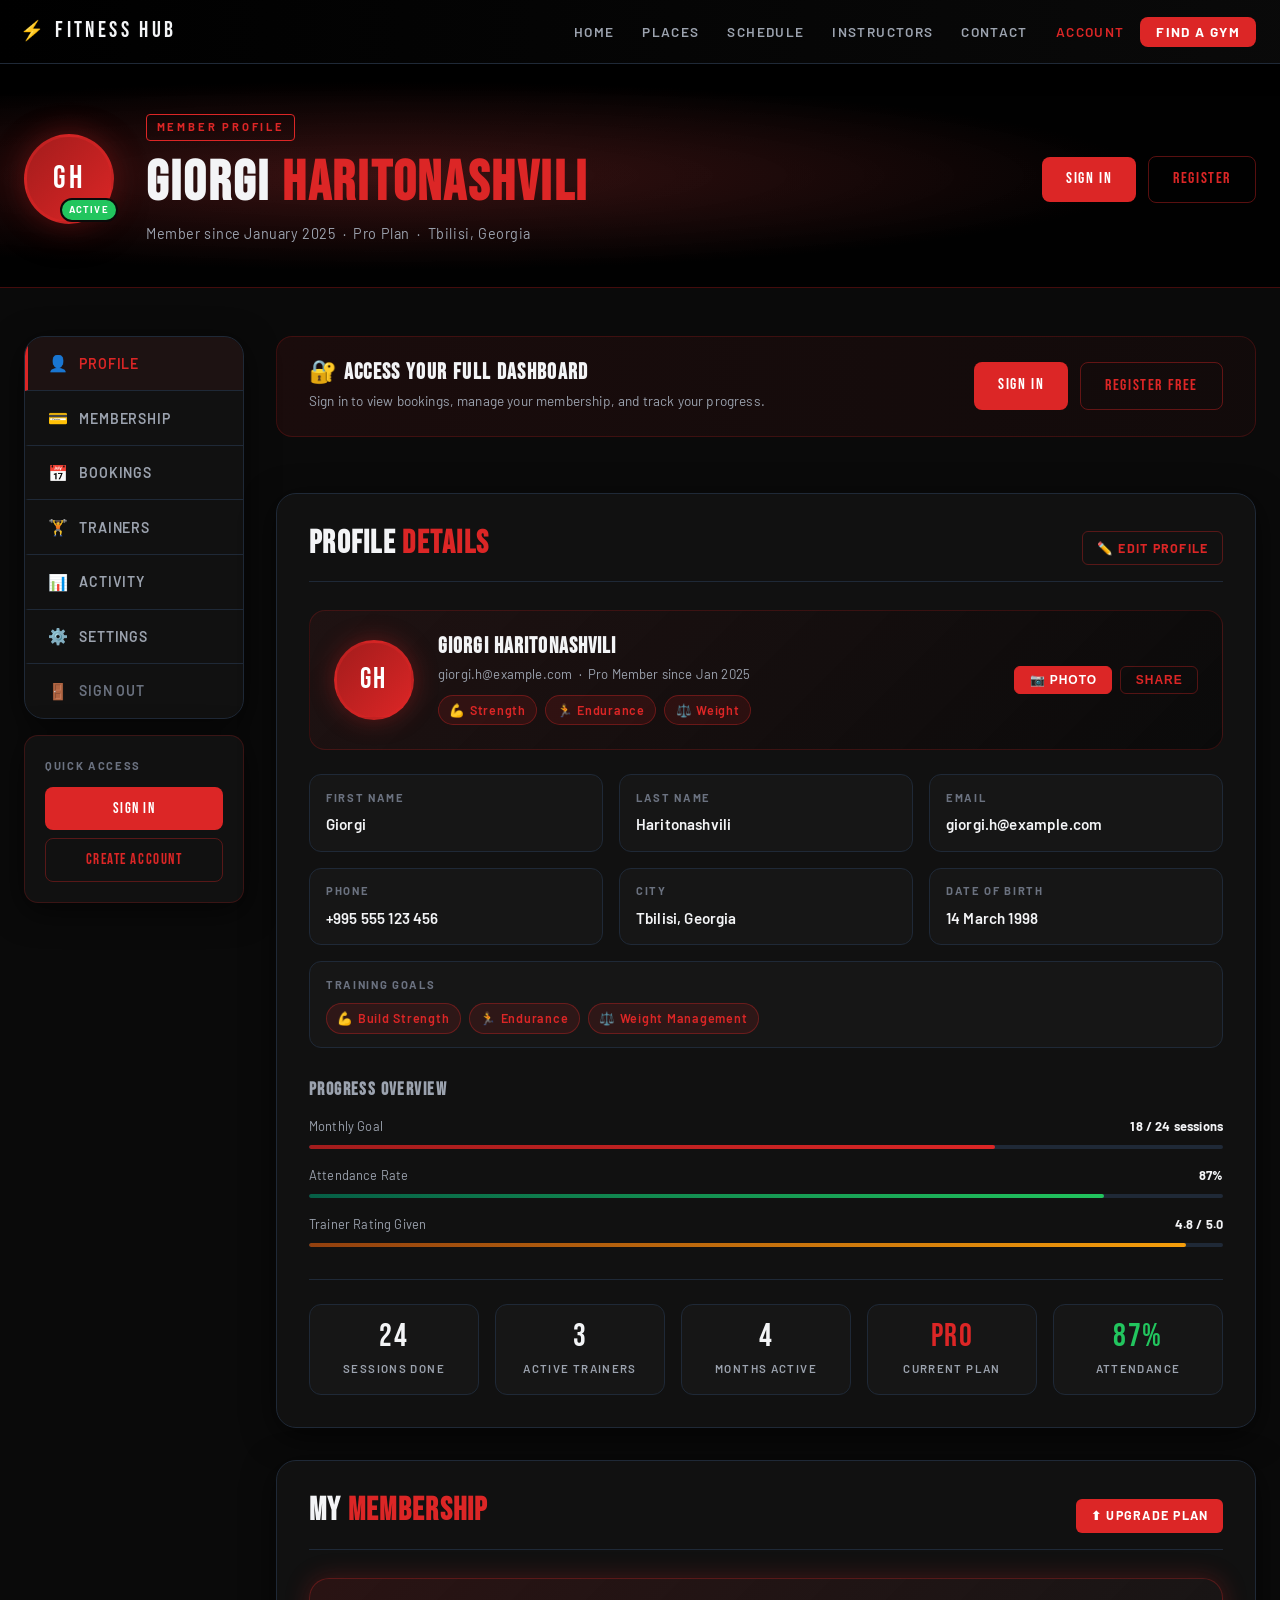
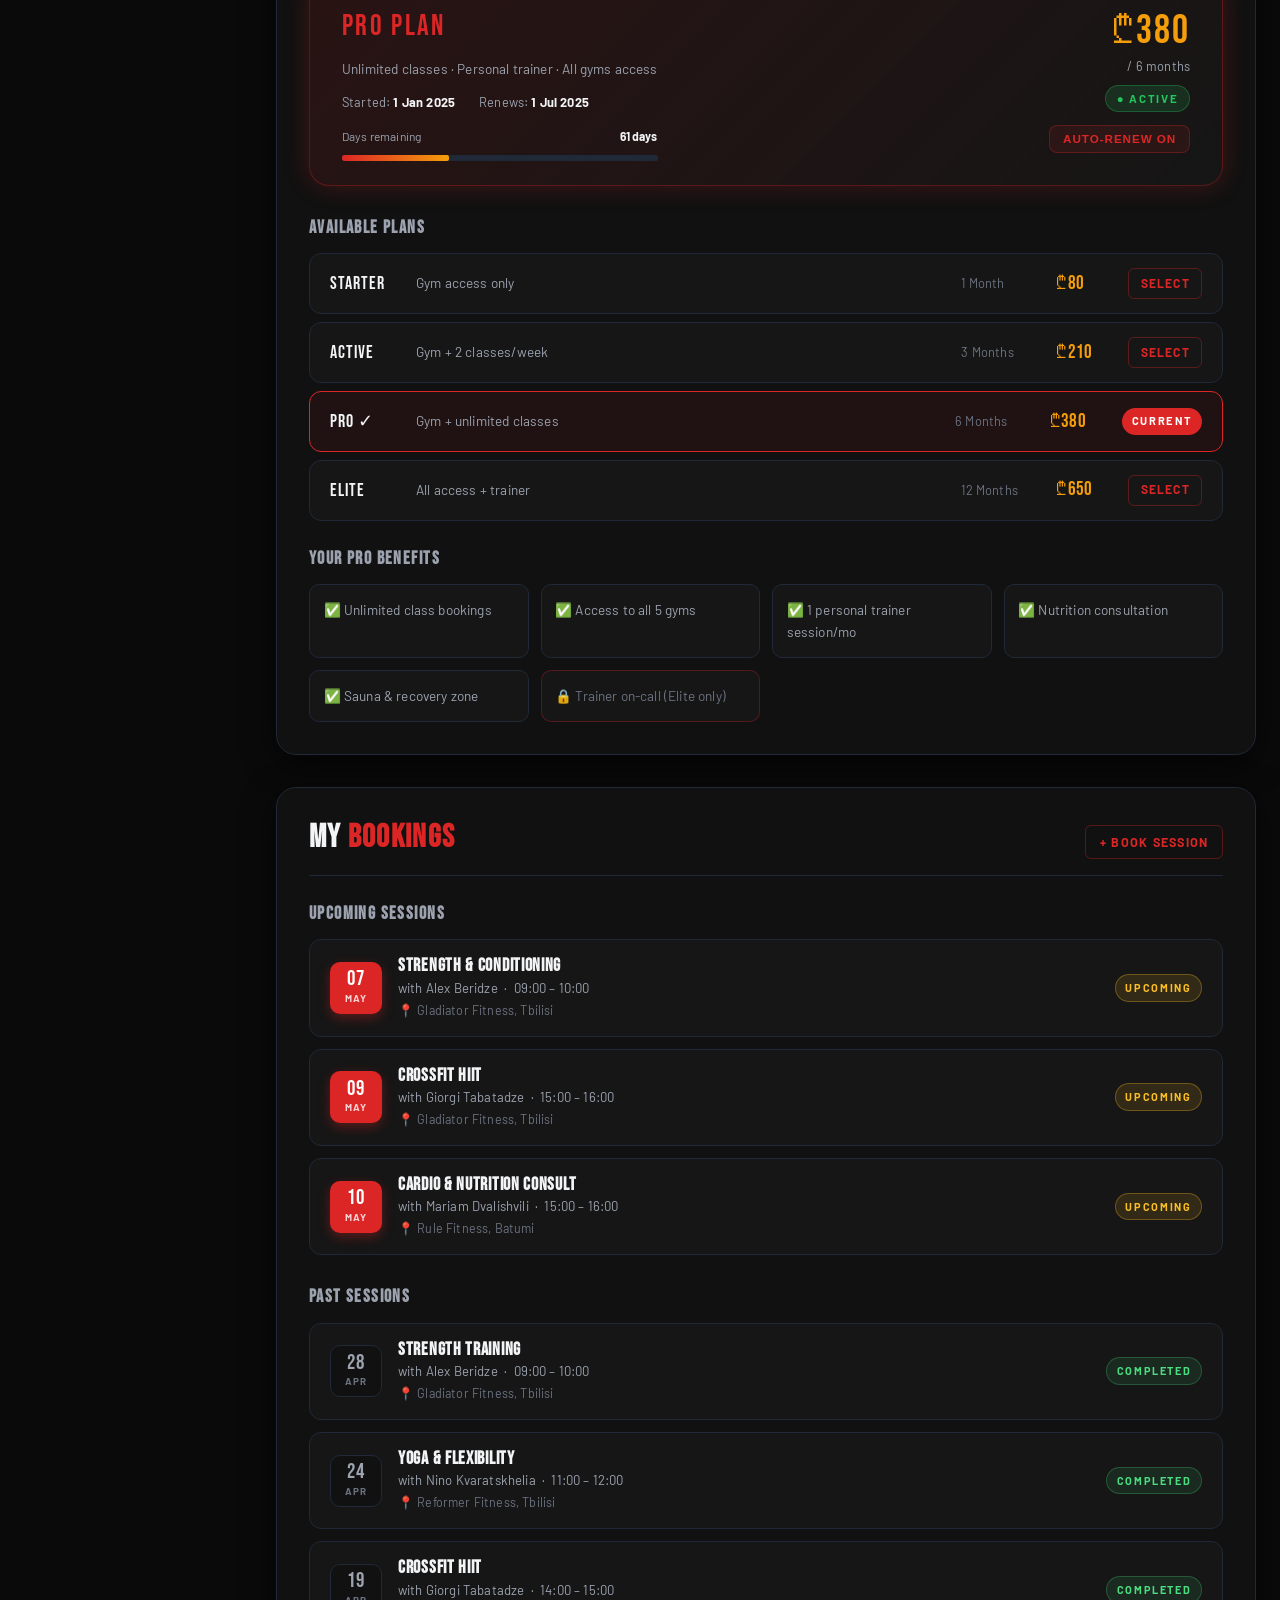
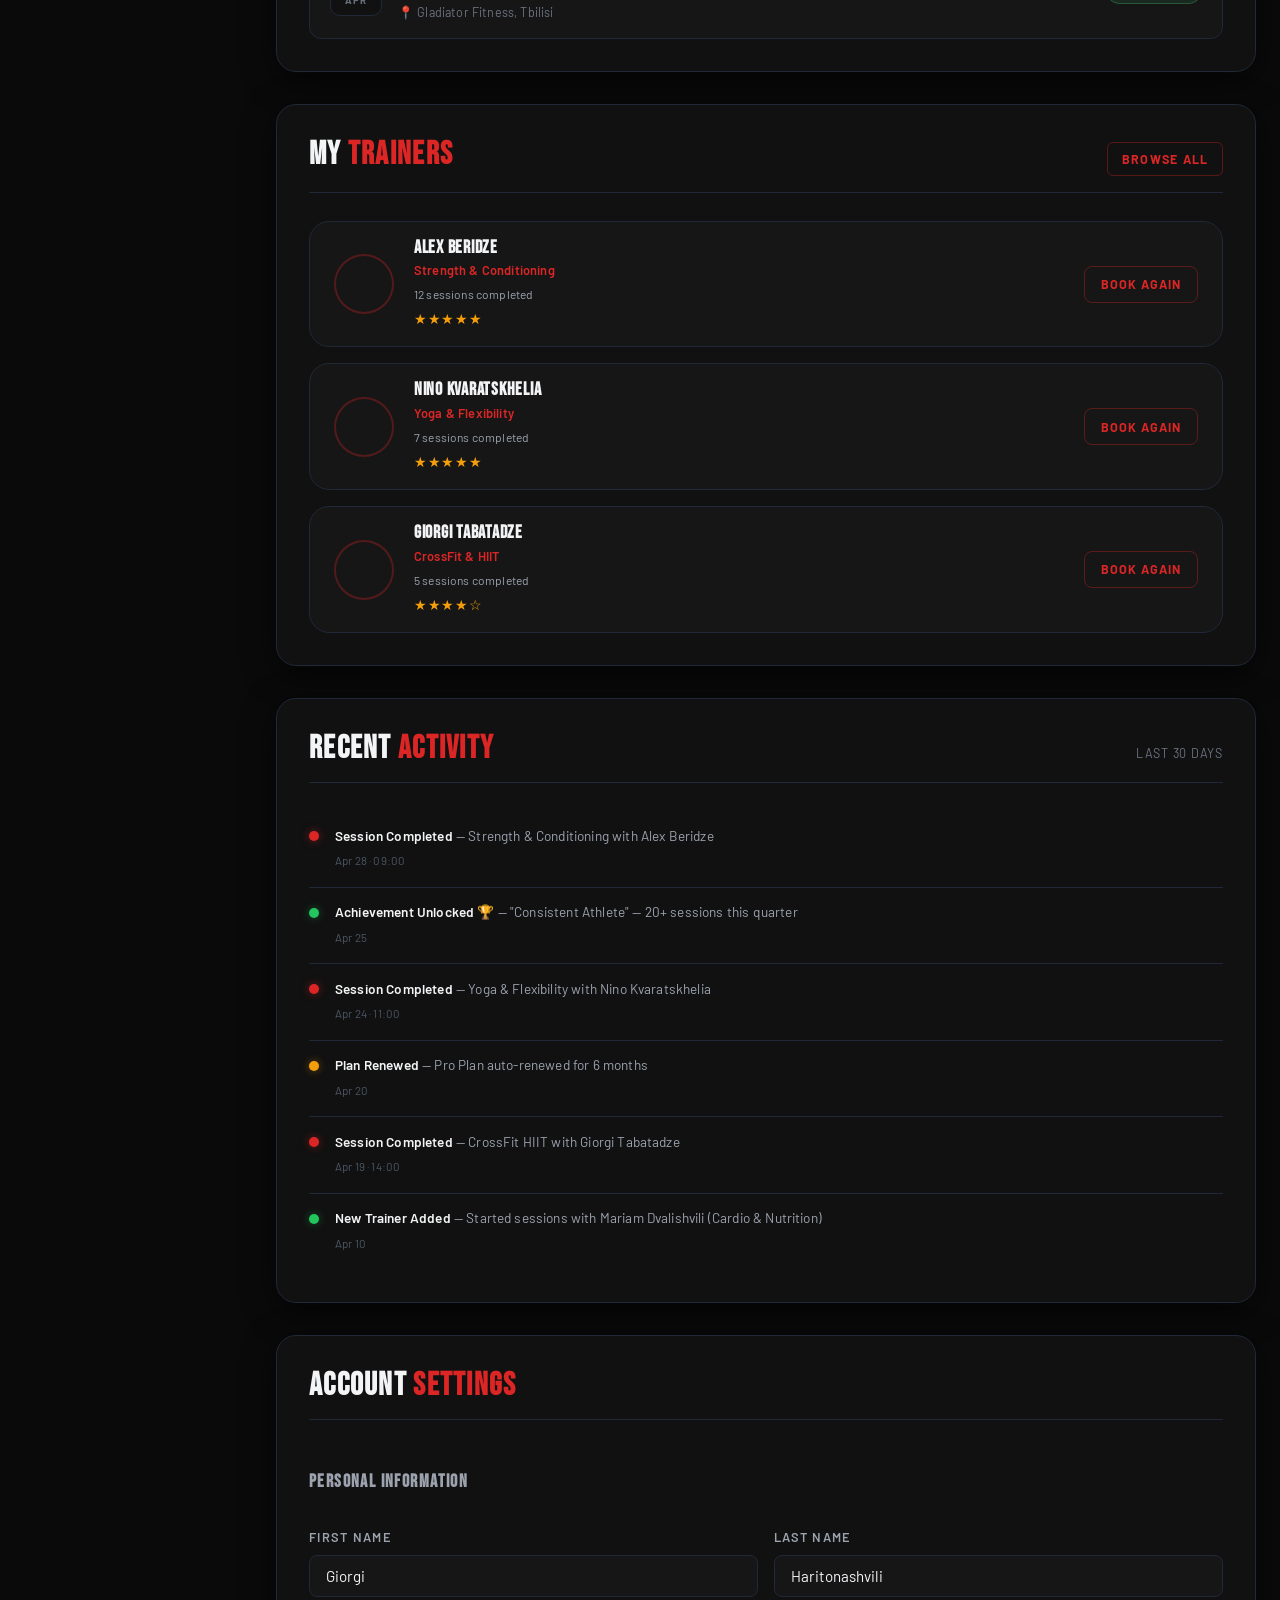
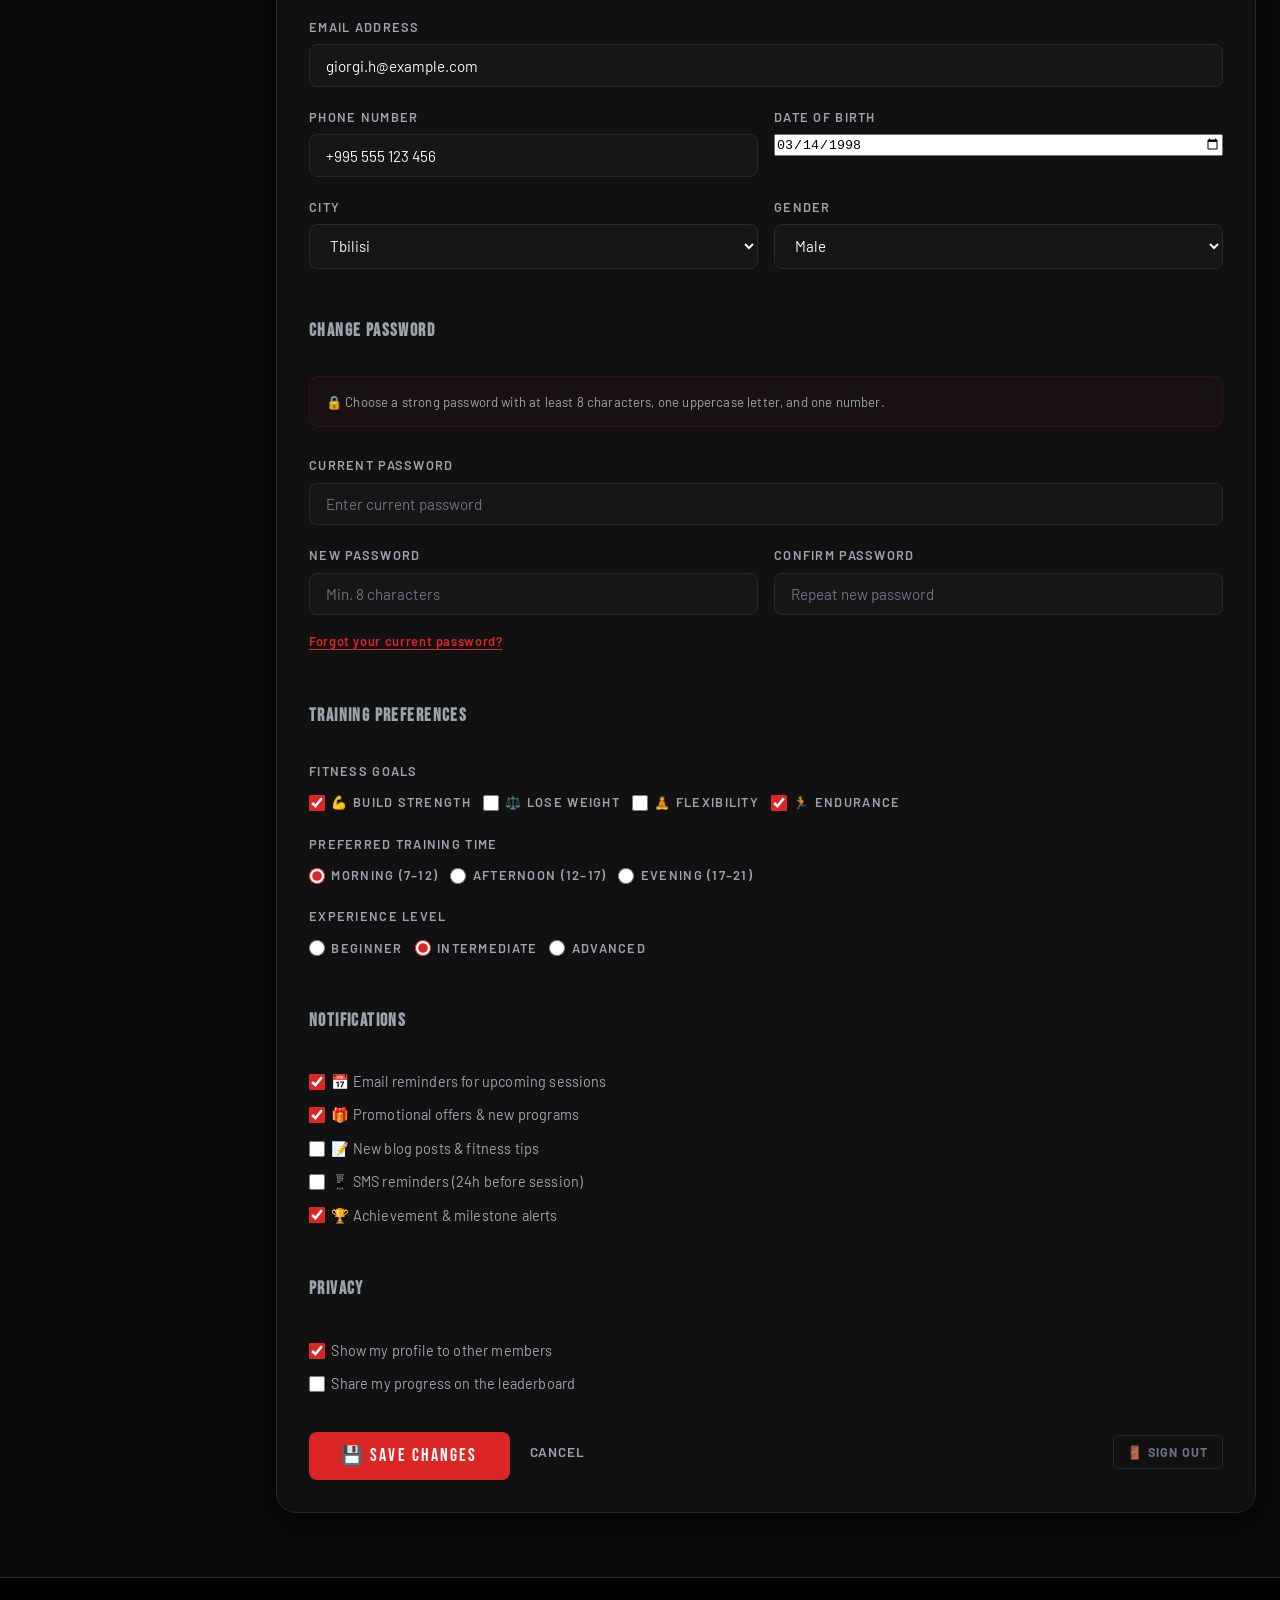
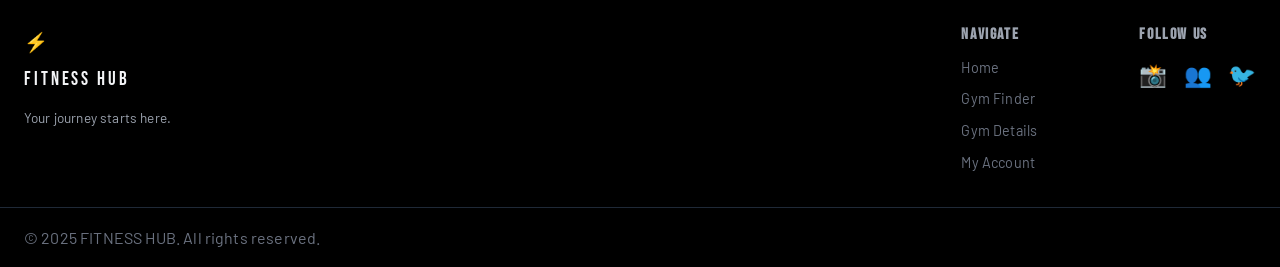
==== commit cd04f832: "Updated account.html ! UPDATED ! { Account.html + style and feature } TO BE UPDATED" ====
--- a/account.html
+++ b/account.html
@@ -8,10 +8,757 @@
   <link rel="preconnect" href="https://fonts.gstatic.com" crossorigin />
   <link href="https://fonts.googleapis.com/css2?family=Bebas+Neue&family=Barlow:ital,wght@0,300;0,400;0,600;0,700;1,400&display=swap" rel="stylesheet"/>
   <link rel="stylesheet" href="style.css" />
+
+  <style>
+    /* ══════════════════════════════════════════
+       ACCOUNT PAGE — EXTENDED STYLES
+       CSS-only modals + enhanced UI
+    ══════════════════════════════════════════ */
+
+    /* ── Modal Trigger Checkboxes (hidden) ── */
+    .modal-toggle { display: none; }
+
+    /* ── Modal Backdrop ── */
+    .modal-overlay {
+      position: fixed;
+      inset: 0;
+      background: rgba(0,0,0,0.82);
+      backdrop-filter: blur(6px);
+      -webkit-backdrop-filter: blur(6px);
+      z-index: 999;
+      display: flex;
+      align-items: center;
+      justify-content: center;
+      opacity: 0;
+      pointer-events: none;
+      transition: opacity 0.35s ease;
+    }
+
+    /* Show modal when checkbox checked */
+    #modal-login:checked    ~ .modal-overlay-login,
+    #modal-signup:checked   ~ .modal-overlay-signup,
+    #modal-forgot:checked   ~ .modal-overlay-forgot,
+    #modal-signout:checked  ~ .modal-overlay-signout {
+      opacity: 1;
+      pointer-events: all;
+    }
+
+    /* ── Modal Box ── */
+    .modal-box {
+      background: #111;
+      border: 1px solid rgba(220,38,38,0.3);
+      border-radius: 20px;
+      padding: 2.5rem 2.25rem 2rem;
+      width: 100%;
+      max-width: 440px;
+      position: relative;
+      box-shadow: 0 30px 80px rgba(0,0,0,0.8), 0 0 40px rgba(220,38,38,0.12);
+      transform: translateY(30px) scale(0.96);
+      transition: transform 0.35s cubic-bezier(0.34,1.56,0.64,1), opacity 0.3s ease;
+      opacity: 0;
+    }
+
+    #modal-login:checked    ~ .modal-overlay-login    .modal-box,
+    #modal-signup:checked   ~ .modal-overlay-signup   .modal-box,
+    #modal-forgot:checked   ~ .modal-overlay-forgot   .modal-box,
+    #modal-signout:checked  ~ .modal-overlay-signout  .modal-box {
+      transform: translateY(0) scale(1);
+      opacity: 1;
+    }
+
+    /* Close button (label targeting toggle) */
+    .modal-close {
+      position: absolute;
+      top: 1rem;
+      right: 1rem;
+      width: 32px;
+      height: 32px;
+      background: rgba(255,255,255,0.06);
+      border: 1px solid rgba(255,255,255,0.1);
+      border-radius: 8px;
+      display: flex;
+      align-items: center;
+      justify-content: center;
+      cursor: pointer;
+      font-size: 1rem;
+      color: #9CA3AF;
+      transition: background 0.2s, color 0.2s, transform 0.15s;
+      user-select: none;
+      line-height: 1;
+    }
+    .modal-close:hover { background: rgba(220,38,38,0.15); color: #DC2626; transform: scale(1.1); }
+
+    /* Close backdrop click area */
+    .modal-backdrop-close {
+      position: absolute;
+      inset: 0;
+      cursor: pointer;
+      z-index: -1;
+    }
+
+    .modal-logo {
+      display: flex;
+      align-items: center;
+      gap: 0.5rem;
+      font-family: 'Bebas Neue', sans-serif;
+      font-size: 1.2rem;
+      letter-spacing: 0.15em;
+      color: #DC2626;
+      margin-bottom: 1.5rem;
+    }
+    .modal-logo span { font-size: 1rem; }
+
+    .modal-box h2 {
+      font-family: 'Bebas Neue', sans-serif;
+      font-size: 2rem;
+      letter-spacing: 0.06em;
+      color: #F3F4F6;
+      margin-bottom: 0.3rem;
+    }
+    .modal-box .modal-sub {
+      font-size: 0.85rem;
+      color: #9CA3AF;
+      margin-bottom: 1.75rem;
+    }
+
+    /* Modal form fields */
+    .modal-form {
+      display: flex;
+      flex-direction: column;
+      gap: 1rem;
+    }
+
+    .modal-field {
+      display: flex;
+      flex-direction: column;
+      gap: 0.35rem;
+    }
+    .modal-field label {
+      font-size: 0.72rem;
+      font-weight: 700;
+      letter-spacing: 0.14em;
+      text-transform: uppercase;
+      color: #6B7280;
+    }
+    .modal-field input,
+    .modal-field select {
+      background: #161616;
+      border: 1px solid #1f2937;
+      border-radius: 10px;
+      padding: 0.75rem 1rem;
+      color: #F3F4F6;
+      font-family: 'Barlow', sans-serif;
+      font-size: 0.95rem;
+      outline: none;
+      width: 100%;
+      transition: border-color 0.28s, box-shadow 0.28s;
+    }
+    .modal-field input:focus,
+    .modal-field select:focus {
+      border-color: #DC2626;
+      box-shadow: 0 0 0 3px rgba(220,38,38,0.18);
+    }
+    .modal-field input::placeholder { color: #374151; }
+
+    /* Password field with eye icon area */
+    .pw-wrapper { position: relative; }
+    .pw-wrapper input { padding-right: 2.5rem; }
+    .pw-eye {
+      position: absolute;
+      right: 0.9rem;
+      top: 50%;
+      transform: translateY(-50%);
+      font-size: 0.9rem;
+      color: #6B7280;
+      cursor: default;
+      user-select: none;
+    }
+
+    /* Field row */
+    .modal-row {
+      display: flex;
+      gap: 0.75rem;
+    }
+    .modal-row .modal-field { flex: 1; }
+
+    /* Remember me / terms */
+    .modal-check-row {
+      display: flex;
+      align-items: center;
+      gap: 0.5rem;
+      font-size: 0.82rem;
+      color: #9CA3AF;
+    }
+    .modal-check-row input[type="checkbox"] {
+      accent-color: #DC2626;
+      width: 15px;
+      height: 15px;
+      cursor: pointer;
+    }
+
+    /* Forgot link */
+    .modal-forgot-link {
+      font-size: 0.78rem;
+      color: #DC2626;
+      font-weight: 600;
+      letter-spacing: 0.05em;
+      cursor: pointer;
+      transition: color 0.2s;
+      text-decoration: underline;
+      text-underline-offset: 3px;
+    }
+    .modal-forgot-link:hover { color: #F87171; }
+
+    /* Submit button */
+    .modal-submit {
+      padding: 0.85rem 1.5rem;
+      background: #DC2626;
+      color: #fff;
+      font-family: 'Bebas Neue', sans-serif;
+      font-size: 1.15rem;
+      letter-spacing: 0.14em;
+      border: none;
+      border-radius: 10px;
+      cursor: pointer;
+      transition: background 0.2s, transform 0.15s, box-shadow 0.2s;
+      margin-top: 0.25rem;
+    }
+    .modal-submit:hover {
+      background: #A31C1C;
+      transform: translateY(-2px);
+      box-shadow: 0 8px 24px rgba(220,38,38,0.35);
+    }
+    .modal-submit:active { transform: scale(0.97) translateY(0); }
+
+    /* Divider */
+    .modal-divider {
+      display: flex;
+      align-items: center;
+      gap: 0.75rem;
+      margin: 0.5rem 0;
+    }
+    .modal-divider span {
+      flex: 1;
+      height: 1px;
+      background: #1f2937;
+    }
+    .modal-divider p {
+      font-size: 0.75rem;
+      color: #6B7280;
+      white-space: nowrap;
+    }
+
+    /* Switch links between modals */
+    .modal-switch {
+      text-align: center;
+      font-size: 0.82rem;
+      color: #9CA3AF;
+      margin-top: 0.25rem;
+    }
+    .modal-switch label {
+      color: #DC2626;
+      font-weight: 700;
+      cursor: pointer;
+      transition: color 0.2s;
+      text-decoration: underline;
+      text-underline-offset: 3px;
+    }
+    .modal-switch label:hover { color: #F87171; }
+
+    /* Strength indicator */
+    .pw-strength {
+      display: flex;
+      gap: 4px;
+      margin-top: 0.4rem;
+    }
+    .pw-strength span {
+      flex: 1;
+      height: 3px;
+      border-radius: 2px;
+      background: #1f2937;
+    }
+    .pw-strength span:nth-child(1) { background: #DC2626; }
+    .pw-strength span:nth-child(2) { background: #DC2626; }
+    .pw-strength span:nth-child(3) { background: #1f2937; }
+
+    /* ── Sign Out confirm modal special ── */
+    .signout-icon {
+      font-size: 3rem;
+      text-align: center;
+      margin-bottom: 1rem;
+      display: block;
+      animation: pulse 2s infinite;
+    }
+    @keyframes pulse {
+      0%,100% { transform: scale(1); }
+      50% { transform: scale(1.08); }
+    }
+    .modal-box.signout-box { text-align: center; max-width: 380px; }
+    .signout-box h2 { font-size: 1.8rem; margin-bottom: 0.5rem; }
+    .signout-box p { font-size: 0.9rem; color: #9CA3AF; margin-bottom: 1.75rem; line-height: 1.6; }
+    .signout-actions {
+      display: flex;
+      gap: 0.75rem;
+    }
+    .signout-cancel {
+      flex: 1;
+      padding: 0.8rem;
+      background: rgba(255,255,255,0.05);
+      border: 1px solid #1f2937;
+      border-radius: 10px;
+      color: #9CA3AF;
+      font-family: 'Bebas Neue', sans-serif;
+      font-size: 1rem;
+      letter-spacing: 0.1em;
+      cursor: pointer;
+      transition: background 0.2s, color 0.2s;
+    }
+    .signout-cancel:hover { background: rgba(255,255,255,0.08); color: #F3F4F6; }
+    .signout-confirm {
+      flex: 1;
+      padding: 0.8rem;
+      background: #DC2626;
+      border: none;
+      border-radius: 10px;
+      color: #fff;
+      font-family: 'Bebas Neue', sans-serif;
+      font-size: 1rem;
+      letter-spacing: 0.1em;
+      cursor: pointer;
+      transition: background 0.2s, transform 0.15s;
+    }
+    .signout-confirm:hover { background: #A31C1C; transform: translateY(-1px); }
+
+    /* ── Auth action bar (shown when logged out) ── */
+    .auth-action-bar {
+      background: linear-gradient(90deg, rgba(220,38,38,0.08), rgba(220,38,38,0.04));
+      border: 1px solid rgba(220,38,38,0.2);
+      border-radius: 16px;
+      padding: 1.5rem 2rem;
+      display: flex;
+      align-items: center;
+      justify-content: space-between;
+      gap: 1.5rem;
+      flex-wrap: wrap;
+      margin-bottom: 1.5rem;
+      animation: cardSlideUp 0.5s ease both;
+    }
+    .auth-bar-text h3 {
+      font-family: 'Bebas Neue', sans-serif;
+      font-size: 1.4rem;
+      letter-spacing: 0.06em;
+      color: #F3F4F6;
+    }
+    .auth-bar-text p { font-size: 0.85rem; color: #9CA3AF; margin-top: 0.2rem; }
+    .auth-bar-actions { display: flex; gap: 0.75rem; flex-wrap: wrap; }
+    .auth-btn-login {
+      padding: 0.6rem 1.5rem;
+      background: #DC2626;
+      color: #fff;
+      font-family: 'Bebas Neue', sans-serif;
+      font-size: 1rem;
+      letter-spacing: 0.1em;
+      border-radius: 8px;
+      cursor: pointer;
+      transition: background 0.2s, transform 0.15s, box-shadow 0.2s;
+      border: none;
+      display: inline-block;
+    }
+    .auth-btn-login:hover {
+      background: #A31C1C;
+      transform: translateY(-2px);
+      box-shadow: 0 8px 20px rgba(220,38,38,0.3);
+    }
+    .auth-btn-signup {
+      padding: 0.6rem 1.5rem;
+      background: transparent;
+      color: #DC2626;
+      font-family: 'Bebas Neue', sans-serif;
+      font-size: 1rem;
+      letter-spacing: 0.1em;
+      border-radius: 8px;
+      border: 1px solid rgba(220,38,38,0.4);
+      cursor: pointer;
+      transition: background 0.2s, color 0.2s, transform 0.15s;
+      display: inline-block;
+    }
+    .auth-btn-signup:hover { background: rgba(220,38,38,0.1); transform: translateY(-2px); }
+
+    /* ── Enhanced nav sidebar ── */
+    .account-nav-item.nav-danger { color: #6B7280; }
+    .account-nav-item.nav-danger:hover {
+      color: #F87171;
+      background: rgba(248,113,113,0.05);
+      border-left-color: #F87171;
+    }
+
+    /* ── Settings tabs enhancement ── */
+    .settings-tab-row {
+      display: flex;
+      gap: 0.5rem;
+      flex-wrap: wrap;
+      margin-bottom: 1.75rem;
+      border-bottom: 1px solid #1f2937;
+      padding-bottom: 0;
+    }
+    .stab {
+      padding: 0.5rem 1rem;
+      font-size: 0.78rem;
+      font-weight: 700;
+      letter-spacing: 0.1em;
+      text-transform: uppercase;
+      color: #6B7280;
+      border-bottom: 2px solid transparent;
+      cursor: pointer;
+      transition: color 0.2s, border-color 0.2s;
+      margin-bottom: -1px;
+    }
+    .stab.active-stab { color: #DC2626; border-bottom-color: #DC2626; }
+    .stab:hover { color: #F3F4F6; }
+
+    /* ── Progress bar for stats ── */
+    .progress-bar {
+      height: 4px;
+      background: #1f2937;
+      border-radius: 2px;
+      margin-top: 0.5rem;
+      overflow: hidden;
+    }
+    .progress-fill {
+      height: 100%;
+      border-radius: 2px;
+      background: linear-gradient(90deg, #A31C1C, #DC2626);
+    }
+
+    /* ── Activity feed ── */
+    .activity-feed {
+      display: flex;
+      flex-direction: column;
+      gap: 0;
+    }
+    .activity-item {
+      display: flex;
+      align-items: flex-start;
+      gap: 1rem;
+      padding: 0.9rem 0;
+      border-bottom: 1px solid #1f2937;
+      position: relative;
+    }
+    .activity-item:last-child { border-bottom: none; }
+    .activity-dot {
+      width: 10px;
+      height: 10px;
+      border-radius: 50%;
+      background: #DC2626;
+      margin-top: 0.35rem;
+      flex-shrink: 0;
+      box-shadow: 0 0 8px rgba(220,38,38,0.5);
+    }
+    .activity-dot.green { background: #22C55E; box-shadow: 0 0 8px rgba(34,197,94,0.4); }
+    .activity-dot.amber { background: #F59E0B; box-shadow: 0 0 8px rgba(245,158,11,0.4); }
+    .activity-text { flex: 1; }
+    .activity-text p { font-size: 0.85rem; color: #9CA3AF; line-height: 1.5; }
+    .activity-text strong { color: #F3F4F6; font-weight: 600; }
+    .activity-time { font-size: 0.72rem; color: #4B5563; white-space: nowrap; margin-top: 0.2rem; }
+
+    /* ── Enhanced profile avatar ── */
+    .profile-avatar-large {
+      display: flex;
+      align-items: center;
+      gap: 1.5rem;
+      padding: 1.5rem;
+      background: linear-gradient(135deg, rgba(220,38,38,0.07), rgba(10,10,10,0.9));
+      border: 1px solid rgba(220,38,38,0.2);
+      border-radius: 16px;
+      margin-bottom: 1.5rem;
+      flex-wrap: wrap;
+    }
+    .pal-circle {
+      width: 80px;
+      height: 80px;
+      border-radius: 50%;
+      background: linear-gradient(135deg, #A31C1C, #DC2626);
+      display: flex;
+      align-items: center;
+      justify-content: center;
+      font-family: 'Bebas Neue', sans-serif;
+      font-size: 1.8rem;
+      color: #fff;
+      letter-spacing: 0.1em;
+      flex-shrink: 0;
+      box-shadow: 0 0 24px rgba(220,38,38,0.35);
+      border: 3px solid rgba(220,38,38,0.4);
+    }
+    .pal-info h3 {
+      font-family: 'Bebas Neue', sans-serif;
+      font-size: 1.4rem;
+      letter-spacing: 0.05em;
+      color: #F3F4F6;
+    }
+    .pal-info p { font-size: 0.82rem; color: #9CA3AF; margin-top: 0.2rem; }
+    .pal-actions { margin-left: auto; display: flex; gap: 0.5rem; flex-wrap: wrap; }
+    .pal-btn {
+      padding: 0.4rem 0.9rem;
+      font-size: 0.75rem;
+      font-weight: 700;
+      letter-spacing: 0.08em;
+      text-transform: uppercase;
+      border-radius: 6px;
+      cursor: pointer;
+      transition: all 0.2s;
+      border: 1px solid rgba(220,38,38,0.35);
+      color: #DC2626;
+      background: transparent;
+    }
+    .pal-btn:hover { background: #DC2626; color: #fff; }
+    .pal-btn.pal-btn-solid { background: #DC2626; color: #fff; border-color: #DC2626; }
+    .pal-btn.pal-btn-solid:hover { background: #A31C1C; }
+
+    /* ── Notification bell ── */
+    .notif-badge-wrap {
+      position: relative;
+      display: inline-block;
+    }
+    .notif-badge {
+      position: absolute;
+      top: -4px;
+      right: -4px;
+      width: 8px;
+      height: 8px;
+      border-radius: 50%;
+      background: #DC2626;
+      border: 2px solid #111;
+    }
+
+    /* ── Mobile modal ── */
+    @media (max-width: 480px) {
+      .modal-box { padding: 2rem 1.25rem 1.5rem; margin: 0 1rem; }
+      .modal-row { flex-direction: column; }
+    }
+  </style>
 </head>
 <body class="account-page">
 
-  <!-- HEADER -->
+  <!-- ══════════════════════════════════════
+       CSS-ONLY MODAL TOGGLE CHECKBOXES
+  ══════════════════════════════════════ -->
+  <input type="checkbox" id="modal-login"   class="modal-toggle" />
+  <input type="checkbox" id="modal-signup"  class="modal-toggle" />
+  <input type="checkbox" id="modal-forgot"  class="modal-toggle" />
+  <input type="checkbox" id="modal-signout" class="modal-toggle" />
+
+  <!-- ══════════════════════════════════════
+       MODAL: LOGIN
+  ══════════════════════════════════════ -->
+  <div class="modal-overlay modal-overlay-login">
+    <label class="modal-backdrop-close" for="modal-login"></label>
+    <div class="modal-box">
+      <label class="modal-close" for="modal-login">✕</label>
+
+      <div class="modal-logo">
+        <span>⚡</span>FITNESS HUB
+      </div>
+
+      <h2>Welcome Back</h2>
+      <p class="modal-sub">Sign in to access your account and training dashboard.</p>
+
+      <form class="modal-form" action="#" method="post">
+        <div class="modal-field">
+          <label for="l-email">Email Address</label>
+          <input type="email" id="l-email" name="email" placeholder="giorgi.h@example.com" />
+        </div>
+
+        <div class="modal-field">
+          <label for="l-password">Password</label>
+          <div class="pw-wrapper">
+            <input type="password" id="l-password" name="password" placeholder="Enter your password" />
+            <span class="pw-eye">👁</span>
+          </div>
+        </div>
+
+        <div style="display:flex; align-items:center; justify-content:space-between; flex-wrap:wrap; gap:0.5rem;">
+          <label class="modal-check-row">
+            <input type="checkbox" name="remember" /> Remember me
+          </label>
+          <!-- Switch to forgot modal -->
+          <label class="modal-forgot-link" for="modal-login">
+            <!-- We use a workaround: uncheck login, check forgot via labels -->
+          </label>
+          <label class="modal-forgot-link" for="modal-forgot" onclick="">Forgot password?</label>
+        </div>
+
+        <button type="submit" class="modal-submit">Sign In →</button>
+
+        <div class="modal-divider">
+          <span></span><p>OR CONTINUE WITH</p><span></span>
+        </div>
+
+        <div style="display:flex; gap:0.6rem;">
+          <button type="button" style="flex:1; padding:0.65rem; background:#161616; border:1px solid #1f2937; border-radius:10px; color:#9CA3AF; font-size:0.85rem; cursor:pointer; transition:border-color 0.2s; font-family:'Barlow',sans-serif;">
+            🌐 Google
+          </button>
+          <button type="button" style="flex:1; padding:0.65rem; background:#161616; border:1px solid #1f2937; border-radius:10px; color:#9CA3AF; font-size:0.85rem; cursor:pointer; transition:border-color 0.2s; font-family:'Barlow',sans-serif;">
+            📘 Facebook
+          </button>
+        </div>
+
+        <p class="modal-switch">
+          Don't have an account? <label for="modal-signup">Create one free</label>
+        </p>
+      </form>
+    </div>
+  </div>
+
+  <!-- ══════════════════════════════════════
+       MODAL: SIGN UP
+  ══════════════════════════════════════ -->
+  <div class="modal-overlay modal-overlay-signup">
+    <label class="modal-backdrop-close" for="modal-signup"></label>
+    <div class="modal-box">
+      <label class="modal-close" for="modal-signup">✕</label>
+
+      <div class="modal-logo">
+        <span>⚡</span>FITNESS HUB
+      </div>
+
+      <h2>Create Account</h2>
+      <p class="modal-sub">Join FITNESS HUB and start your transformation today.</p>
+
+      <form class="modal-form" action="#" method="post">
+        <div class="modal-row">
+          <div class="modal-field">
+            <label for="s-fname">First Name</label>
+            <input type="text" id="s-fname" name="fname" placeholder="Giorgi" />
+          </div>
+          <div class="modal-field">
+            <label for="s-lname">Last Name</label>
+            <input type="text" id="s-lname" name="lname" placeholder="Beridze" />
+          </div>
+        </div>
+
+        <div class="modal-field">
+          <label for="s-email">Email Address</label>
+          <input type="email" id="s-email" name="email" placeholder="you@example.com" />
+        </div>
+
+        <div class="modal-field">
+          <label for="s-phone">Phone Number</label>
+          <input type="text" id="s-phone" name="phone" placeholder="+995 555 000 000" />
+        </div>
+
+        <div class="modal-field">
+          <label for="s-city">City</label>
+          <select id="s-city" name="city">
+            <option value="" disabled selected>— Select your city —</option>
+            <option>Tbilisi</option>
+            <option>Batumi</option>
+            <option>Kutaisi</option>
+            <option>Rustavi</option>
+          </select>
+        </div>
+
+        <div class="modal-field">
+          <label for="s-plan">Membership Plan</label>
+          <select id="s-plan" name="plan">
+            <option value="" disabled selected>— Choose a plan —</option>
+            <option>Starter — ₾80/mo</option>
+            <option>Active — ₾210/3 mo</option>
+            <option>Pro — ₾380/6 mo</option>
+            <option>Elite — ₾650/yr</option>
+          </select>
+        </div>
+
+        <div class="modal-field">
+          <label for="s-password">Password</label>
+          <div class="pw-wrapper">
+            <input type="password" id="s-password" name="password" placeholder="Min. 8 characters" />
+            <span class="pw-eye">👁</span>
+          </div>
+          <div class="pw-strength">
+            <span></span><span></span><span></span><span></span>
+          </div>
+        </div>
+
+        <div class="modal-field">
+          <label for="s-confirm">Confirm Password</label>
+          <div class="pw-wrapper">
+            <input type="password" id="s-confirm" name="confirm" placeholder="Repeat your password" />
+            <span class="pw-eye">👁</span>
+          </div>
+        </div>
+
+        <label class="modal-check-row">
+          <input type="checkbox" name="terms" required />
+          I agree to the <span style="color:#DC2626; margin-left:0.25rem;">Terms &amp; Privacy Policy</span>
+        </label>
+
+        <button type="submit" class="modal-submit">Create My Account →</button>
+
+        <p class="modal-switch">
+          Already have an account? <label for="modal-login">Sign in</label>
+        </p>
+      </form>
+    </div>
+  </div>
+
+  <!-- ══════════════════════════════════════
+       MODAL: FORGOT PASSWORD
+  ══════════════════════════════════════ -->
+  <div class="modal-overlay modal-overlay-forgot">
+    <label class="modal-backdrop-close" for="modal-forgot"></label>
+    <div class="modal-box">
+      <label class="modal-close" for="modal-forgot">✕</label>
+
+      <div class="modal-logo">
+        <span>⚡</span>FITNESS HUB
+      </div>
+
+      <h2>Reset Password</h2>
+      <p class="modal-sub">Enter your email and we'll send you a reset link within 5 minutes.</p>
+
+      <form class="modal-form" action="#" method="post">
+        <div class="modal-field">
+          <label for="f-email">Email Address</label>
+          <input type="email" id="f-email" name="email" placeholder="giorgi.h@example.com" />
+        </div>
+
+        <div style="background:rgba(220,38,38,0.06); border:1px solid rgba(220,38,38,0.2); border-radius:10px; padding:0.85rem 1rem;">
+          <p style="font-size:0.82rem; color:#9CA3AF; line-height:1.6;">
+            🔒 We'll send a secure link to this address. The link expires in <strong style="color:#F3F4F6;">30 minutes.</strong>
+          </p>
+        </div>
+
+        <button type="submit" class="modal-submit">Send Reset Link →</button>
+
+        <p class="modal-switch">
+          Remember your password? <label for="modal-login">Back to Login</label>
+        </p>
+      </form>
+    </div>
+  </div>
+
+  <!-- ══════════════════════════════════════
+       MODAL: SIGN OUT CONFIRM
+  ══════════════════════════════════════ -->
+  <div class="modal-overlay modal-overlay-signout">
+    <label class="modal-backdrop-close" for="modal-signout"></label>
+    <div class="modal-box signout-box">
+      <label class="modal-close" for="modal-signout">✕</label>
+      <span class="signout-icon">🚪</span>
+      <h2>Sign Out?</h2>
+      <p>You'll be logged out of FITNESS HUB. Any unsaved changes to your settings will be lost.</p>
+      <div class="signout-actions">
+        <label class="signout-cancel" for="modal-signout">Cancel</label>
+        <a href="index.html" class="signout-confirm" style="display:flex;align-items:center;justify-content:center;text-decoration:none;">
+          Yes, Sign Out
+        </a>
+      </div>
+    </div>
+  </div>
+
+  <!-- ══════════════════════════════════════
+       HEADER
+  ══════════════════════════════════════ -->
   <header>
     <nav class="nav-container">
       <a href="index.html" class="nav-logo">
@@ -51,7 +798,12 @@
         <div class="account-hero-text">
           <span class="page-tag">Member Profile</span>
           <h1>Giorgi <span class="accent">Haritonashvili</span></h1>
-          <p class="account-since">Member since January 2025 &nbsp;·&nbsp; Pro Plan</p>
+          <p class="account-since">Member since January 2025 &nbsp;·&nbsp; Pro Plan &nbsp;·&nbsp; Tbilisi, Georgia</p>
+        </div>
+        <!-- Quick auth actions in hero -->
+        <div style="margin-left:auto; display:flex; gap:0.75rem; flex-wrap:wrap; align-items:center;">
+          <label for="modal-login" class="auth-btn-login" style="cursor:pointer;">Sign In</label>
+          <label for="modal-signup" class="auth-btn-signup" style="cursor:pointer;">Register</label>
         </div>
       </div>
     </section>
@@ -69,28 +821,73 @@
             <span class="anav-icon">💳</span> Membership
           </a>
           <a href="#bookings" class="account-nav-item">
-            <span class="anav-icon">📅</span> My Bookings
+            <span class="anav-icon">📅</span> Bookings
           </a>
           <a href="#trainers" class="account-nav-item">
-            <span class="anav-icon">🏋️</span> My Trainers
+            <span class="anav-icon">🏋️</span> Trainers
+          </a>
+          <a href="#activity" class="account-nav-item">
+            <span class="anav-icon">📊</span> Activity
           </a>
           <a href="#settings" class="account-nav-item">
             <span class="anav-icon">⚙️</span> Settings
           </a>
-          <a href="index.html#contact" class="account-nav-item account-nav-logout">
+          <!-- Sign out triggers modal -->
+          <label for="modal-signout" class="account-nav-item nav-danger" style="cursor:pointer;">
             <span class="anav-icon">🚪</span> Sign Out
-          </a>
+          </label>
         </nav>
+
+        <!-- Quick auth card in sidebar -->
+        <div style="margin-top:1rem; background:#111; border:1px solid rgba(220,38,38,0.2); border-radius:14px; padding:1.25rem; box-shadow:0 8px 32px rgba(0,0,0,0.6);">
+          <p style="font-size:0.7rem; font-weight:700; letter-spacing:0.15em; text-transform:uppercase; color:#6B7280; margin-bottom:0.75rem;">Quick Access</p>
+          <label for="modal-login" style="display:block; width:100%; padding:0.55rem; background:#DC2626; color:#fff; text-align:center; border-radius:8px; font-family:'Bebas Neue',sans-serif; font-size:0.95rem; letter-spacing:0.1em; cursor:pointer; transition:background 0.2s; margin-bottom:0.5rem;">
+            Sign In
+          </label>
+          <label for="modal-signup" style="display:block; width:100%; padding:0.55rem; background:transparent; color:#DC2626; text-align:center; border-radius:8px; border:1px solid rgba(220,38,38,0.35); font-family:'Bebas Neue',sans-serif; font-size:0.95rem; letter-spacing:0.1em; cursor:pointer; transition:all 0.2s;">
+            Create Account
+          </label>
+        </div>
       </aside>
 
       <!-- RIGHT: CONTENT PANELS -->
       <div class="account-content">
+
+        <!-- AUTH ACTION BAR -->
+        <div class="auth-action-bar">
+          <div class="auth-bar-text">
+            <h3>🔐 Access Your Full Dashboard</h3>
+            <p>Sign in to view bookings, manage your membership, and track your progress.</p>
+          </div>
+          <div class="auth-bar-actions">
+            <label for="modal-login" class="auth-btn-login" style="cursor:pointer;">Sign In</label>
+            <label for="modal-signup" class="auth-btn-signup" style="cursor:pointer;">Register Free</label>
+          </div>
+        </div>
 
         <!-- ── PROFILE ── -->
         <div id="profile" class="account-panel">
           <div class="panel-title-row">
             <h2>Profile <span class="accent">Details</span></h2>
-            <a href="#settings" class="panel-edit-btn">Edit Profile</a>
+            <a href="#settings" class="panel-edit-btn">✏️ Edit Profile</a>
+          </div>
+
+          <!-- Enhanced avatar row -->
+          <div class="profile-avatar-large">
+            <div class="pal-circle">GH</div>
+            <div class="pal-info">
+              <h3>Giorgi Haritonashvili</h3>
+              <p>giorgi.h@example.com &nbsp;·&nbsp; Pro Member since Jan 2025</p>
+              <div style="display:flex; gap:0.5rem; margin-top:0.6rem; flex-wrap:wrap;">
+                <span class="goal-tag">💪 Strength</span>
+                <span class="goal-tag">🏃 Endurance</span>
+                <span class="goal-tag">⚖️ Weight</span>
+              </div>
+            </div>
+            <div class="pal-actions">
+              <button class="pal-btn pal-btn-solid">📷 Photo</button>
+              <button class="pal-btn">Share</button>
+            </div>
           </div>
 
           <div class="profile-grid">
@@ -128,6 +925,32 @@
             </div>
           </div>
 
+          <!-- Progress section -->
+          <h3 class="sub-heading">Progress Overview</h3>
+          <div style="display:flex; flex-direction:column; gap:1rem; margin-bottom:2rem;">
+            <div>
+              <div style="display:flex; justify-content:space-between; font-size:0.8rem; margin-bottom:0.35rem;">
+                <span style="color:#9CA3AF;">Monthly Goal</span>
+                <span style="color:#F3F4F6; font-weight:700;">18 / 24 sessions</span>
+              </div>
+              <div class="progress-bar"><div class="progress-fill" style="width:75%;"></div></div>
+            </div>
+            <div>
+              <div style="display:flex; justify-content:space-between; font-size:0.8rem; margin-bottom:0.35rem;">
+                <span style="color:#9CA3AF;">Attendance Rate</span>
+                <span style="color:#F3F4F6; font-weight:700;">87%</span>
+              </div>
+              <div class="progress-bar"><div class="progress-fill" style="width:87%; background:linear-gradient(90deg,#065F46,#22C55E);"></div></div>
+            </div>
+            <div>
+              <div style="display:flex; justify-content:space-between; font-size:0.8rem; margin-bottom:0.35rem;">
+                <span style="color:#9CA3AF;">Trainer Rating Given</span>
+                <span style="color:#F3F4F6; font-weight:700;">4.8 / 5.0</span>
+              </div>
+              <div class="progress-bar"><div class="progress-fill" style="width:96%; background:linear-gradient(90deg,#92400E,#F59E0B);"></div></div>
+            </div>
+          </div>
+
           <!-- Stats row -->
           <div class="stats-row">
             <div class="stat-box">
@@ -146,6 +969,10 @@
               <span class="stat-num accent">Pro</span>
               <span class="stat-label">Current Plan</span>
             </div>
+            <div class="stat-box">
+              <span class="stat-num" style="color:#22C55E;">87%</span>
+              <span class="stat-label">Attendance</span>
+            </div>
           </div>
         </div>
 
@@ -153,7 +980,7 @@
         <div id="membership" class="account-panel">
           <div class="panel-title-row">
             <h2>My <span class="accent">Membership</span></h2>
-            <a href="index.html#contact" class="panel-edit-btn panel-upgrade-btn">Upgrade Plan</a>
+            <a href="index.html#contact" class="panel-edit-btn panel-upgrade-btn">⬆ Upgrade Plan</a>
           </div>
 
           <div class="membership-card">
@@ -164,11 +991,23 @@
                 <span>Started: <strong>1 Jan 2025</strong></span>
                 <span>Renews: <strong>1 Jul 2025</strong></span>
               </div>
+              <!-- Days remaining -->
+              <div style="margin-top:0.9rem;">
+                <div style="display:flex; justify-content:space-between; font-size:0.75rem; color:#9CA3AF; margin-bottom:0.4rem;">
+                  <span>Days remaining</span><span style="color:#F3F4F6; font-weight:700;">61 days</span>
+                </div>
+                <div class="progress-bar" style="height:6px;">
+                  <div class="progress-fill" style="width:34%; background:linear-gradient(90deg,#DC2626,#F59E0B);"></div>
+                </div>
+              </div>
             </div>
             <div class="mc-right">
               <span class="mc-price">₾380</span>
               <span class="mc-period">/ 6 months</span>
-              <span class="mc-status active-status">Active</span>
+              <span class="mc-status active-status">● Active</span>
+              <button style="margin-top:0.5rem; padding:0.4rem 0.8rem; background:rgba(220,38,38,0.1); border:1px solid rgba(220,38,38,0.3); border-radius:8px; color:#DC2626; font-size:0.73rem; font-weight:700; letter-spacing:0.08em; text-transform:uppercase; cursor:pointer; transition:all 0.2s;">
+                Auto-renew ON
+              </button>
             </div>
           </div>
 
@@ -203,13 +1042,24 @@
               <a href="index.html#contact" class="plan-select-btn">Select</a>
             </div>
           </div>
+
+          <!-- Benefits list -->
+          <h3 class="sub-heading" style="margin-top:1.75rem;">Your Pro Benefits</h3>
+          <div style="display:grid; grid-template-columns:repeat(auto-fill,minmax(200px,1fr)); gap:0.75rem;">
+            <div style="background:#161616; border:1px solid #1f2937; border-radius:10px; padding:0.85rem; font-size:0.85rem; color:#9CA3AF;">✅ Unlimited class bookings</div>
+            <div style="background:#161616; border:1px solid #1f2937; border-radius:10px; padding:0.85rem; font-size:0.85rem; color:#9CA3AF;">✅ Access to all 5 gyms</div>
+            <div style="background:#161616; border:1px solid #1f2937; border-radius:10px; padding:0.85rem; font-size:0.85rem; color:#9CA3AF;">✅ 1 personal trainer session/mo</div>
+            <div style="background:#161616; border:1px solid #1f2937; border-radius:10px; padding:0.85rem; font-size:0.85rem; color:#9CA3AF;">✅ Nutrition consultation</div>
+            <div style="background:#161616; border:1px solid #1f2937; border-radius:10px; padding:0.85rem; font-size:0.85rem; color:#9CA3AF;">✅ Sauna &amp; recovery zone</div>
+            <div style="background:#161616; border:1px solid rgba(220,38,38,0.3); border-radius:10px; padding:0.85rem; font-size:0.85rem; color:#6B7280;">🔒 Trainer on-call (Elite only)</div>
+          </div>
         </div>
 
         <!-- ── BOOKINGS ── -->
         <div id="bookings" class="account-panel">
           <div class="panel-title-row">
             <h2>My <span class="accent">Bookings</span></h2>
-            <a href="index.html#contact" class="panel-edit-btn">Book a Session</a>
+            <a href="index.html#contact" class="panel-edit-btn">+ Book Session</a>
           </div>
 
           <h3 class="sub-heading">Upcoming Sessions</h3>
@@ -226,7 +1076,6 @@
               </div>
               <span class="booking-status-badge upcoming-badge">Upcoming</span>
             </div>
-
             <div class="booking-item booking-upcoming">
               <div class="booking-date-box">
                 <span class="bdate-day">09</span>
@@ -239,7 +1088,6 @@
               </div>
               <span class="booking-status-badge upcoming-badge">Upcoming</span>
             </div>
-
             <div class="booking-item booking-upcoming">
               <div class="booking-date-box">
                 <span class="bdate-day">10</span>
@@ -277,6 +1125,18 @@
                 <h4>Yoga &amp; Flexibility</h4>
                 <p>with Nino Kvaratskhelia &nbsp;·&nbsp; 11:00 – 12:00</p>
                 <p class="booking-gym">📍 Reformer Fitness, Tbilisi</p>
+              </div>
+              <span class="booking-status-badge past-badge">Completed</span>
+            </div>
+            <div class="booking-item booking-past">
+              <div class="booking-date-box past-box">
+                <span class="bdate-day">19</span>
+                <span class="bdate-month">Apr</span>
+              </div>
+              <div class="booking-details">
+                <h4>CrossFit HIIT</h4>
+                <p>with Giorgi Tabatadze &nbsp;·&nbsp; 14:00 – 15:00</p>
+                <p class="booking-gym">📍 Gladiator Fitness, Tbilisi</p>
               </div>
               <span class="booking-status-badge past-badge">Completed</span>
             </div>
@@ -301,7 +1161,6 @@
               </div>
               <a href="index.html#contact" class="mt-book-btn">Book Again</a>
             </div>
-
             <div class="my-trainer-card">
               <div class="mt-avatar" style="background-image:url('https://placehold.co/80x80/111/DC2626?text=NK')"></div>
               <div class="mt-info">
@@ -312,7 +1171,6 @@
               </div>
               <a href="index.html#contact" class="mt-book-btn">Book Again</a>
             </div>
-
             <div class="my-trainer-card">
               <div class="mt-avatar" style="background-image:url('https://placehold.co/80x80/111/DC2626?text=GT')"></div>
               <div class="mt-info">
@@ -326,6 +1184,59 @@
           </div>
         </div>
 
+        <!-- ── ACTIVITY FEED (NEW) ── -->
+        <div id="activity" class="account-panel">
+          <div class="panel-title-row">
+            <h2>Recent <span class="accent">Activity</span></h2>
+            <span style="font-size:0.78rem; color:#6B7280; letter-spacing:0.06em; text-transform:uppercase;">Last 30 days</span>
+          </div>
+
+          <div class="activity-feed">
+            <div class="activity-item">
+              <div class="activity-dot"></div>
+              <div class="activity-text">
+                <p><strong>Session Completed</strong> — Strength &amp; Conditioning with Alex Beridze</p>
+                <span class="activity-time">Apr 28 · 09:00</span>
+              </div>
+            </div>
+            <div class="activity-item">
+              <div class="activity-dot green"></div>
+              <div class="activity-text">
+                <p><strong>Achievement Unlocked 🏆</strong> — "Consistent Athlete" — 20+ sessions this quarter</p>
+                <span class="activity-time">Apr 25</span>
+              </div>
+            </div>
+            <div class="activity-item">
+              <div class="activity-dot"></div>
+              <div class="activity-text">
+                <p><strong>Session Completed</strong> — Yoga &amp; Flexibility with Nino Kvaratskhelia</p>
+                <span class="activity-time">Apr 24 · 11:00</span>
+              </div>
+            </div>
+            <div class="activity-item">
+              <div class="activity-dot amber"></div>
+              <div class="activity-text">
+                <p><strong>Plan Renewed</strong> — Pro Plan auto-renewed for 6 months</p>
+                <span class="activity-time">Apr 20</span>
+              </div>
+            </div>
+            <div class="activity-item">
+              <div class="activity-dot"></div>
+              <div class="activity-text">
+                <p><strong>Session Completed</strong> — CrossFit HIIT with Giorgi Tabatadze</p>
+                <span class="activity-time">Apr 19 · 14:00</span>
+              </div>
+            </div>
+            <div class="activity-item">
+              <div class="activity-dot green"></div>
+              <div class="activity-text">
+                <p><strong>New Trainer Added</strong> — Started sessions with Mariam Dvalishvili (Cardio &amp; Nutrition)</p>
+                <span class="activity-time">Apr 10</span>
+              </div>
+            </div>
+          </div>
+        </div>
+
         <!-- ── SETTINGS ── -->
         <div id="settings" class="account-panel">
           <div class="panel-title-row">
@@ -333,6 +1244,7 @@
           </div>
 
           <form class="settings-form" action="#" method="post">
+            <!-- Personal Info -->
             <h3 class="sub-heading">Personal Information</h3>
             <div class="form-row">
               <div class="form-group">
@@ -348,21 +1260,41 @@
               <label for="s-email">Email Address</label>
               <input type="email" id="s-email" name="email" value="giorgi.h@example.com" />
             </div>
-            <div class="form-group">
-              <label for="s-phone">Phone Number</label>
-              <input type="text" id="s-phone" name="phone" value="+995 555 123 456" />
-            </div>
-            <div class="form-group">
-              <label for="s-city">City</label>
-              <select id="s-city" name="city">
-                <option selected>Tbilisi</option>
-                <option>Batumi</option>
-                <option>Kutaisi</option>
-                <option>Rustavi</option>
-              </select>
-            </div>
-
+            <div class="form-row">
+              <div class="form-group">
+                <label for="s-phone">Phone Number</label>
+                <input type="text" id="s-phone" name="phone" value="+995 555 123 456" />
+              </div>
+              <div class="form-group">
+                <label for="s-dob">Date of Birth</label>
+                <input type="date" id="s-dob" name="dob" value="1998-03-14" />
+              </div>
+            </div>
+            <div class="form-row">
+              <div class="form-group">
+                <label for="s-city">City</label>
+                <select id="s-city" name="city">
+                  <option selected>Tbilisi</option>
+                  <option>Batumi</option>
+                  <option>Kutaisi</option>
+                  <option>Rustavi</option>
+                </select>
+              </div>
+              <div class="form-group">
+                <label for="s-gender">Gender</label>
+                <select id="s-gender" name="gender">
+                  <option>Male</option>
+                  <option>Female</option>
+                  <option>Prefer not to say</option>
+                </select>
+              </div>
+            </div>
+
+            <!-- Password -->
             <h3 class="sub-heading" style="margin-top:2rem;">Change Password</h3>
+            <div style="background:rgba(220,38,38,0.04); border:1px solid rgba(220,38,38,0.15); border-radius:10px; padding:0.85rem 1rem; margin-bottom:0.5rem;">
+              <p style="font-size:0.82rem; color:#9CA3AF;">🔒 Choose a strong password with at least 8 characters, one uppercase letter, and one number.</p>
+            </div>
             <div class="form-group">
               <label for="s-old-pw">Current Password</label>
               <input type="password" id="s-old-pw" name="old_pw" placeholder="Enter current password" />
@@ -370,37 +1302,79 @@
             <div class="form-row">
               <div class="form-group">
                 <label for="s-new-pw">New Password</label>
-                <input type="password" id="s-new-pw" name="new_pw" placeholder="New password" />
+                <input type="password" id="s-new-pw" name="new_pw" placeholder="Min. 8 characters" />
               </div>
               <div class="form-group">
                 <label for="s-confirm-pw">Confirm Password</label>
                 <input type="password" id="s-confirm-pw" name="confirm_pw" placeholder="Repeat new password" />
               </div>
             </div>
-
+            <div style="margin-top:-0.5rem;">
+              <label class="modal-forgot-link" for="modal-forgot" style="font-size:0.8rem;">
+                Forgot your current password?
+              </label>
+            </div>
+
+            <!-- Training preferences -->
+            <h3 class="sub-heading" style="margin-top:2rem;">Training Preferences</h3>
+            <div class="form-group">
+              <label>Fitness Goals</label>
+              <div class="checkbox-group">
+                <label class="checkbox-label"><input type="checkbox" name="goal_strength" checked /> 💪 Build Strength</label>
+                <label class="checkbox-label"><input type="checkbox" name="goal_weight" /> ⚖️ Lose Weight</label>
+                <label class="checkbox-label"><input type="checkbox" name="goal_flex" /> 🧘 Flexibility</label>
+                <label class="checkbox-label"><input type="checkbox" name="goal_endurance" checked /> 🏃 Endurance</label>
+              </div>
+            </div>
+            <div class="form-group">
+              <label>Preferred Training Time</label>
+              <div class="radio-group">
+                <label class="radio-label"><input type="radio" name="pref_time" value="morning" checked /> Morning (7–12)</label>
+                <label class="radio-label"><input type="radio" name="pref_time" value="afternoon" /> Afternoon (12–17)</label>
+                <label class="radio-label"><input type="radio" name="pref_time" value="evening" /> Evening (17–21)</label>
+              </div>
+            </div>
+            <div class="form-group">
+              <label>Experience Level</label>
+              <div class="radio-group">
+                <label class="radio-label"><input type="radio" name="level" value="beginner" /> Beginner</label>
+                <label class="radio-label"><input type="radio" name="level" value="intermediate" checked /> Intermediate</label>
+                <label class="radio-label"><input type="radio" name="level" value="advanced" /> Advanced</label>
+              </div>
+            </div>
+
+            <!-- Notifications -->
             <h3 class="sub-heading" style="margin-top:2rem;">Notifications</h3>
-            <div class="checkbox-group">
-              <label class="checkbox-label">
-                <input type="checkbox" name="notif_sessions" checked /> Email reminders for upcoming sessions
-              </label>
-              <label class="checkbox-label">
-                <input type="checkbox" name="notif_offers" checked /> Promotional offers &amp; new programs
-              </label>
-              <label class="checkbox-label">
-                <input type="checkbox" name="notif_blog" /> New blog posts &amp; fitness tips
-              </label>
+            <div class="checkbox-group" style="flex-direction:column; gap:0.6rem;">
+              <label class="checkbox-label"><input type="checkbox" name="notif_sessions" checked /> 📅 Email reminders for upcoming sessions</label>
+              <label class="checkbox-label"><input type="checkbox" name="notif_offers" checked /> 🎁 Promotional offers &amp; new programs</label>
+              <label class="checkbox-label"><input type="checkbox" name="notif_blog" /> 📝 New blog posts &amp; fitness tips</label>
+              <label class="checkbox-label"><input type="checkbox" name="notif_sms" /> 📱 SMS reminders (24h before session)</label>
+              <label class="checkbox-label"><input type="checkbox" name="notif_achievements" checked /> 🏆 Achievement &amp; milestone alerts</label>
+            </div>
+
+            <!-- Privacy -->
+            <h3 class="sub-heading" style="margin-top:2rem;">Privacy</h3>
+            <div class="checkbox-group" style="flex-direction:column; gap:0.6rem;">
+              <label class="checkbox-label"><input type="checkbox" name="priv_profile" checked /> Show my profile to other members</label>
+              <label class="checkbox-label"><input type="checkbox" name="priv_progress" /> Share my progress on the leaderboard</label>
             </div>
 
             <div class="settings-actions">
-              <button type="submit" class="form-submit">Save Changes</button>
+              <button type="submit" class="form-submit">💾 Save Changes</button>
               <a href="index.html" class="settings-cancel">Cancel</a>
+              <!-- Danger zone -->
+              <div style="margin-left:auto; display:flex; gap:0.75rem; align-items:center; flex-wrap:wrap;">
+                <label for="modal-signout" style="font-size:0.78rem; font-weight:700; letter-spacing:0.08em; text-transform:uppercase; color:#6B7280; cursor:pointer; transition:color 0.2s; padding:0.35rem 0.85rem; border:1px solid #1f2937; border-radius:6px;">
+                  🚪 Sign Out
+                </label>
+              </div>
             </div>
           </form>
         </div>
 
       </div><!-- end account-content -->
     </section>
-
   </main>
 
   <!-- FOOTER -->
